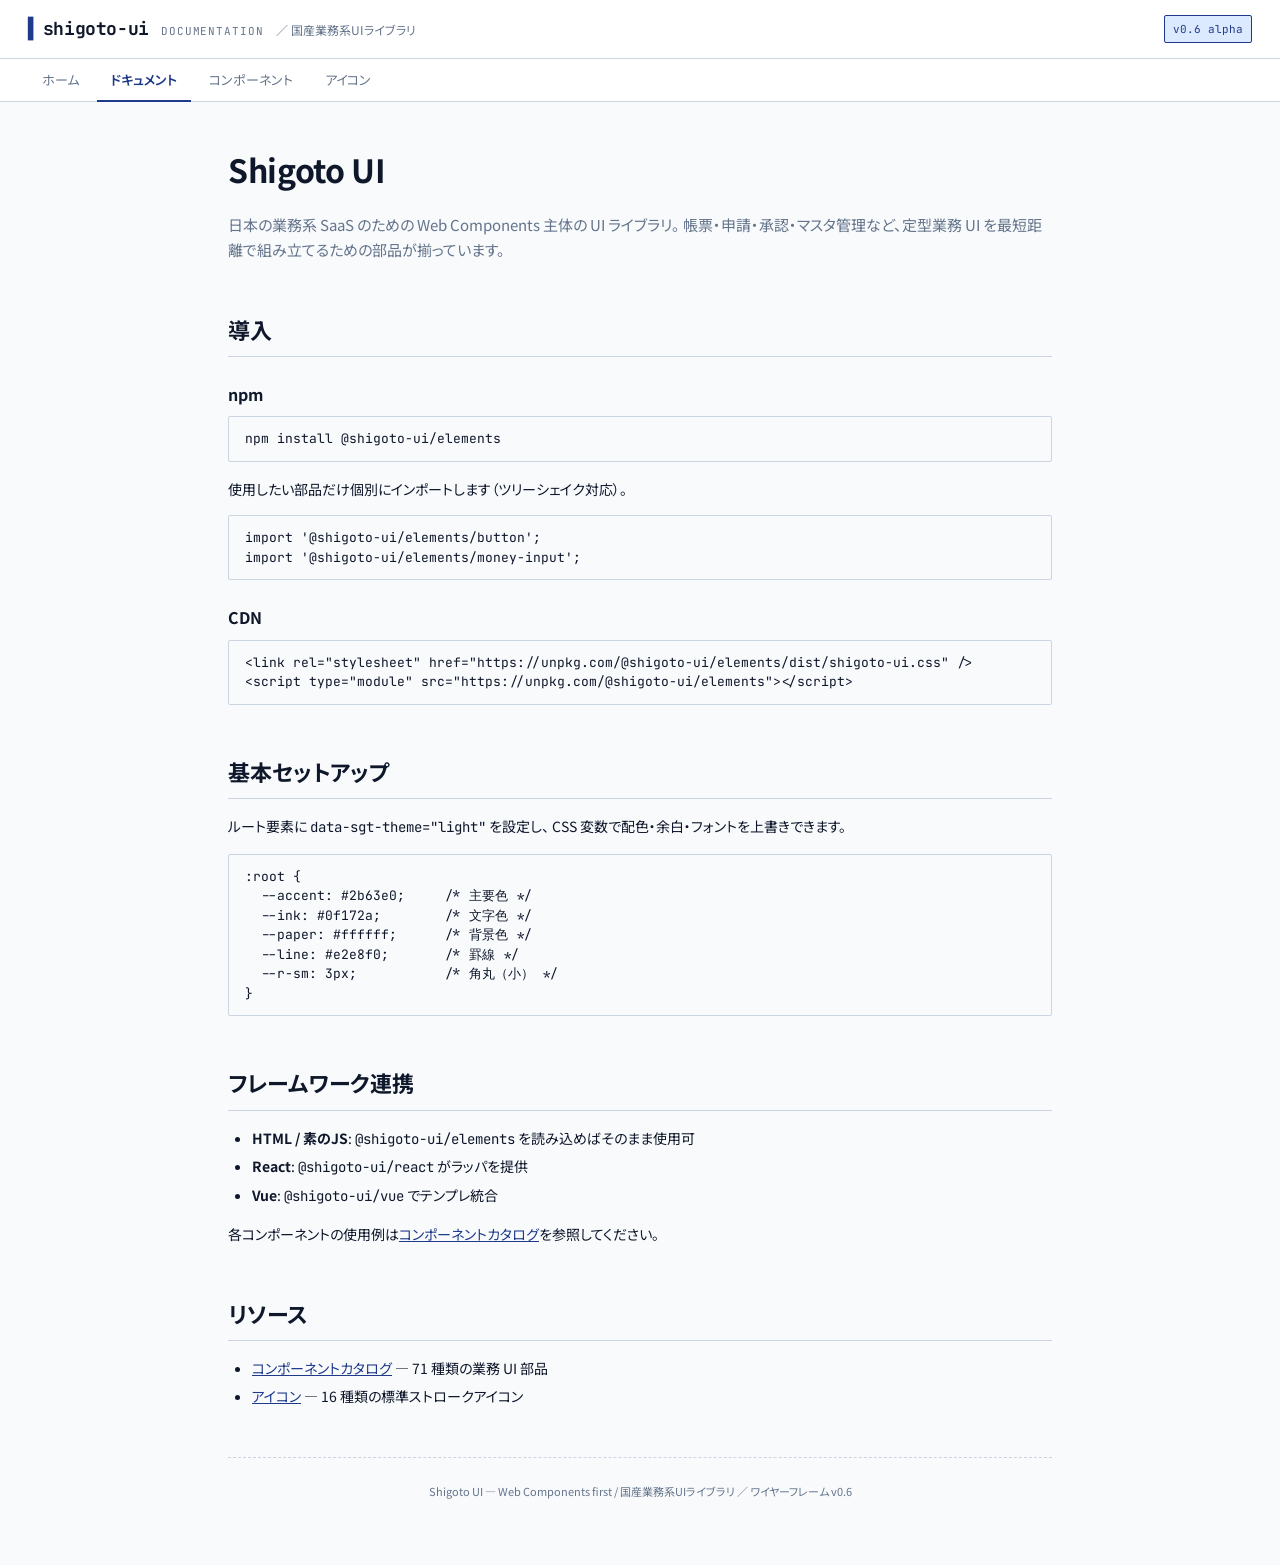
==== docs.html @ e2635e89 "ランディングページ追加＋ヘッダにホームリンクを追加 - index.html を新規作成。ヒーロー（タグライン＋プレビューパネル）／   Why（背景）／使うべき4つの理由／代表コンポーネント抜粋／導" ====
<!doctype html>
<html lang="ja">
<head>
<meta charset="utf-8" />
<meta name="viewport" content="width=device-width, initial-scale=1" />
<title>Shigoto UI — ドキュメント</title>
<link rel="preconnect" href="https://fonts.googleapis.com" />
<link rel="preconnect" href="https://fonts.gstatic.com" crossorigin />
<link href="https://fonts.googleapis.com/css2?family=Noto+Sans+JP:wght@400;500;600;700&family=JetBrains+Mono:wght@400;500;600&display=swap" rel="stylesheet" />
<link rel="stylesheet" href="styles.css?v=10" />
</head>
<body>

<header class="app-header">
  <div class="app-header__inner">
    <div class="brand">
      <span class="brand__mark">shigoto-ui</span>
      <span class="brand__sub">Documentation</span>
      <span class="brand__ja">／ 国産業務系UIライブラリ</span>
    </div>
    <div class="app-header__spacer"></div>
    <span class="meta-pill meta-pill--accent">v0.6 alpha</span>
  </div>
  <nav class="app-nav" aria-label="主要メニュー">
    <a href="index.html" class="app-nav__link">ホーム</a>
    <a href="docs.html" class="app-nav__link app-nav__link--active">ドキュメント</a>
    <a href="Shigoto UI Catalog.html#components" class="app-nav__link">コンポーネント</a>
    <a href="Shigoto UI Catalog.html#icons" class="app-nav__link">アイコン</a>
  </nav>
</header>

<main class="docs">
  <section class="docs__section">
    <h1 class="docs__title">Shigoto UI</h1>
    <p class="docs__lede">
      日本の業務系 SaaS のための Web Components 主体の UI ライブラリ。
      帳票・申請・承認・マスタ管理など、定型業務 UI を最短距離で組み立てるための部品が揃っています。
    </p>
  </section>

  <section class="docs__section">
    <h2 class="docs__h2">導入</h2>
    <h3 class="docs__h3">npm</h3>
    <pre class="docs__code"><code>npm install @shigoto-ui/elements</code></pre>
    <p>使用したい部品だけ個別にインポートします（ツリーシェイク対応）。</p>
    <pre class="docs__code"><code>import '@shigoto-ui/elements/button';
import '@shigoto-ui/elements/money-input';</code></pre>

    <h3 class="docs__h3">CDN</h3>
    <pre class="docs__code"><code>&lt;link rel="stylesheet" href="https://unpkg.com/@shigoto-ui/elements/dist/shigoto-ui.css" /&gt;
&lt;script type="module" src="https://unpkg.com/@shigoto-ui/elements"&gt;&lt;/script&gt;</code></pre>
  </section>

  <section class="docs__section">
    <h2 class="docs__h2">基本セットアップ</h2>
    <p>
      ルート要素に <code class="mono">data-sgt-theme="light"</code> を設定し、
      CSS 変数で配色・余白・フォントを上書きできます。
    </p>
    <pre class="docs__code"><code>:root {
  --accent: #2b63e0;     /* 主要色 */
  --ink: #0f172a;        /* 文字色 */
  --paper: #ffffff;      /* 背景色 */
  --line: #e2e8f0;       /* 罫線 */
  --r-sm: 3px;           /* 角丸（小） */
}</code></pre>
  </section>

  <section class="docs__section">
    <h2 class="docs__h2">フレームワーク連携</h2>
    <ul class="docs__list">
      <li><strong>HTML / 素のJS</strong>: <code class="mono">@shigoto-ui/elements</code> を読み込めばそのまま使用可</li>
      <li><strong>React</strong>: <code class="mono">@shigoto-ui/react</code> がラッパを提供</li>
      <li><strong>Vue</strong>: <code class="mono">@shigoto-ui/vue</code> でテンプレ統合</li>
    </ul>
    <p>各コンポーネントの使用例は<a href="Shigoto UI Catalog.html#components">コンポーネントカタログ</a>を参照してください。</p>
  </section>

  <section class="docs__section">
    <h2 class="docs__h2">リソース</h2>
    <ul class="docs__list">
      <li><a href="Shigoto UI Catalog.html#components">コンポーネントカタログ</a> — 71 種類の業務 UI 部品</li>
      <li><a href="Shigoto UI Catalog.html#icons">アイコン</a> — 16 種類の標準ストロークアイコン</li>
    </ul>
  </section>

  <footer class="muted small" style="padding: 24px 0; border-top: 1px dashed var(--line); text-align: center; margin-top: 40px;">
    Shigoto UI — Web Components first / 国産業務系UIライブラリ ／ ワイヤーフレーム v0.6
  </footer>
</main>

</body>
</html>
---- styles.css ----
/* Shigoto UI — Catalog v2 (デジタル庁系 only) */
@import url("shigoto-ui.css?v=8");

/* ---------- Top chrome ---------- */
.app-header {
  position: sticky; top: 0; z-index: 50;
  background: var(--paper);
  border-bottom: 1px solid var(--line);
}
.app-header__inner {
  max-width: 1480px; margin: 0 auto;
  padding: 14px 28px;
  display: flex; align-items: center; gap: 20px;
}
.app-nav {
  max-width: 1480px; margin: 0 auto;
  padding: 0 28px;
  display: flex; gap: 4px;
  border-top: 1px solid var(--line);
}
.app-nav__link {
  padding: 10px 14px;
  font-size: 13px; color: var(--muted);
  text-decoration: none;
  border-bottom: 2px solid transparent;
  margin-bottom: -1px;
  transition: color 0.15s ease, border-color 0.15s ease;
}
.app-nav__link:hover { color: var(--ink); }
.app-nav__link--active {
  color: var(--accent);
  border-bottom-color: var(--accent);
  font-weight: 600;
}
.brand { display: flex; align-items: baseline; gap: 12px; }
.brand__mark {
  font-family: var(--mono); font-weight: 700;
  letter-spacing: -0.02em; font-size: 18px; color: var(--ink);
}
.brand__mark::before { content: "▌"; color: var(--accent); margin-right: 4px; }
.brand__sub {
  font-size: 11px; color: var(--muted);
  font-family: var(--mono); text-transform: uppercase;
  letter-spacing: 0.08em;
}
.brand__ja { font-size: 12px; color: var(--muted); }
.app-header__spacer { flex: 1; }
.meta-pill {
  font-family: var(--mono); font-size: 11px;
  padding: 4px 8px; border: 1px solid var(--line);
  border-radius: var(--r-sm); color: var(--muted);
  background: var(--bg-2);
}
.meta-pill--accent { color: var(--accent); border-color: var(--accent); background: var(--accent-soft); }

.search {
  display: inline-flex; align-items: center;
  border: 1px solid var(--line); border-radius: var(--r-md);
  padding: 6px 10px; gap: 6px; background: var(--bg-2);
  min-width: 280px;
}
.search input {
  border: 0; outline: 0; background: transparent;
  font-family: var(--sans); font-size: 13px; flex: 1;
  color: var(--ink);
}
.search .key {
  font-family: var(--mono); font-size: 10px;
  color: var(--muted); border: 1px solid var(--line);
  padding: 1px 5px; border-radius: var(--r-sm); background: var(--paper);
}

/* ---------- Layout ---------- */
.shell {
  max-width: 1480px;
  margin: 0 auto;
  display: grid;
  grid-template-columns: 252px 1fr;
}
.sidenav {
  position: sticky; top: 61px; align-self: start;
  height: calc(100vh - 61px);
  overflow-y: auto;
  padding: 24px 16px 80px 28px;
  border-right: 1px dashed var(--line);
}
.sidenav h4 {
  font-size: 10px; font-family: var(--mono);
  letter-spacing: 0.12em; text-transform: uppercase;
  color: var(--muted-2); margin: 22px 0 6px; font-weight: 600;
}
.sidenav h4:first-child { margin-top: 0; }
.sidenav a {
  display: flex; align-items: center; justify-content: space-between;
  gap: 8px; padding: 4px 8px; margin: 0 -8px;
  font-size: 12.5px; color: var(--ink-2);
  text-decoration: none; border-radius: var(--r-sm);
}
.sidenav a:hover { background: var(--bg-2); }
.sidenav a .id {
  font-family: var(--mono); font-size: 10px; color: var(--muted-2);
}

.main { padding: 32px 40px 120px; min-width: 0; }

/* ---------- Section header ---------- */
.section { margin-bottom: 56px; scroll-margin-top: 80px; }
.section__head {
  border-bottom: 1px solid var(--line);
  padding-bottom: 12px; margin-bottom: 24px;
  display: flex; align-items: baseline; gap: 16px; flex-wrap: wrap;
}
.section__num {
  font-family: var(--mono); font-size: 12px;
  color: var(--muted-2); letter-spacing: 0.06em;
}
.section__title {
  font-size: 22px; font-weight: 700; margin: 0; letter-spacing: 0.02em;
}
.section__lede {
  width: 100%; color: var(--muted); font-size: 13px; margin-top: 4px;
}

/* ---------- Component card ---------- */
.card {
  background: var(--paper);
  border: 1px solid var(--line);
  border-radius: var(--r-md);
  margin-bottom: 24px;
  overflow: hidden;
}
.card__head {
  display: grid;
  grid-template-columns: minmax(0, 1fr) auto;
  gap: 12px; padding: 14px 20px;
  border-bottom: 1px dashed var(--line);
  background: var(--paper);
}
.card__title-row { display: flex; align-items: baseline; gap: 12px; flex-wrap: wrap; }
.card__tag {
  font-family: var(--mono); font-size: 13px; color: var(--ink);
  background: var(--bg-2); padding: 2px 6px;
  border: 1px solid var(--line); border-radius: var(--r-sm);
}
.card__name { font-size: 15px; font-weight: 600; }
.card__desc {
  margin: 12px 20px 0; font-size: 12.5px;
  color: var(--muted); max-width: 80ch;
}
.card__usage { margin: 16px 20px 20px; }
.card__usage > summary {
  cursor: pointer; font-size: 11px; color: var(--muted);
  letter-spacing: 0.08em; padding: 4px 0;
}
.card > .accept { margin: 0 20px 20px; }

.card__body { padding: 20px; }

/* ---------- Variants ---------- */
.variants {
  display: grid; gap: 18px 20px;
  grid-template-columns: repeat(auto-fit, minmax(240px, 1fr));
}
.variant { display: flex; flex-direction: column; gap: 8px; min-width: 0; }
.variant__label {
  font-family: var(--mono); font-size: 10px;
  letter-spacing: 0.1em; text-transform: uppercase; color: var(--muted-2);
}
.variant__stage {
  border: 1px dashed var(--line);
  border-radius: var(--r-sm);
  padding: 14px; background: var(--bg);
  min-height: 84px;
  display: flex; flex-direction: column; justify-content: center;
}

/* ---------- Inputs ---------- */
.field { display: flex; flex-direction: column; gap: 4px; }
.field__label {
  font-size: 12.5px; color: var(--ink-2);
  display: flex; align-items: center; gap: 6px;
}
.field__label .req {
  font-size: 10px; color: var(--danger);
  border: 1px solid var(--danger);
  padding: 0 4px; border-radius: var(--r-sm);
  font-family: var(--mono);
}
.field__label .opt {
  font-size: 10px; color: var(--muted);
  border: 1px solid var(--line);
  padding: 0 4px; border-radius: var(--r-sm);
  font-family: var(--mono);
}
.field__hint { font-size: 11px; color: var(--muted); }
.field__error {
  font-size: 11px; color: var(--danger);
  display: flex; gap: 6px; align-items: center;
}
.field__error::before {
  content: ""; display: none; width: 14px; height: 14px;
  align-items: center; justify-content: center;
  border: 1px solid var(--danger); border-radius: 50%;
  font-family: var(--mono); font-weight: 700; font-size: 10px;
}

.input {
  display: flex; align-items: center;
  border: 1px solid var(--line);
  background: var(--paper);
  border-radius: var(--r-sm);
  padding: 8px 10px;
  font-family: var(--sans);
  font-size: 13px;
  color: var(--ink);
  min-height: 36px;
}
.input--focus {
  outline: 2px solid var(--accent);
  outline-offset: 1px; border-color: var(--accent);
}
.input--error { border-color: var(--danger); border-width: 2px; padding: 7px 9px; }
.input--disabled { background: var(--bg-2); color: var(--muted-2); }
.input--readonly { background: var(--bg-3); color: var(--muted); border-style: dashed; }
.input__prefix, .input__suffix {
  display: inline-flex; align-items: center; justify-content: center;
  font-size: 12px; min-width: 18px;
  color: var(--muted); padding: 0 6px; white-space: nowrap;
  font-family: inherit;
  line-height: 1;
  align-self: stretch;
}
.input__prefix .icon, .input__suffix .icon {
  /* Drop any inherited inline offsets so the icon sits dead-center. */
  vertical-align: middle; position: static;
}
.input__prefix.mono, .input__suffix.mono { font-family: var(--mono); }
.input__prefix { border-right: 1px dashed var(--line); margin-right: 8px; padding-left: 0; }
.input__suffix { border-left: 1px dashed var(--line); margin-left: 8px; padding-right: 0; }
.input__value { flex: 1; min-width: 0; }
.input__value--num { font-variant-numeric: tabular-nums; text-align: right; font-family: var(--mono); }

/* Real <input>/<textarea> embedded inside a .input/.textarea wrapper.
 * The wrapper supplies the border/padding; the field itself is borderless
 * and inherits typography from the wrapper. */
.input > .input__field,
.textarea > .input__field {
  flex: 1; min-width: 0;
  border: 0; outline: none; background: transparent;
  font: inherit; color: inherit;
  padding: 0; margin: 0;
  min-height: 0;
}
.input > textarea.input__field,
.textarea > textarea.input__field {
  resize: vertical; min-height: 64px; line-height: 1.6;
}
.input__field--num {
  font-variant-numeric: tabular-nums;
  text-align: right;
  font-family: var(--mono);
}
.input:focus-within {
  outline: 2px solid var(--accent);
  outline-offset: 1px;
  border-color: var(--accent);
}
.input--error:focus-within {
  outline-color: var(--danger);
}
.input > .input__field:disabled,
.input > .input__field[readonly] {
  cursor: not-allowed;
}
.input__caret {
  display: inline-block; width: 1px; height: 14px; background: var(--ink);
  animation: blink 1s steps(2) infinite; margin-left: 2px;
}
@keyframes blink { 50% { opacity: 0; } }
.input__placeholder { color: var(--muted-2); }

textarea.input {
  display: block; resize: vertical; min-height: 84px;
  padding: 10px 12px; line-height: 1.6;
}

/* ---------- Selectables ---------- */
.check, .radio {
  display: inline-flex; align-items: center; gap: 8px;
  font-size: 13px; color: var(--ink);
  vertical-align: middle;
}
label.check, label.radio { cursor: pointer; }
label.check:has(input:disabled),
label.radio:has(input:disabled),
label.radio-rich:has(input:disabled),
label.check-rich:has(input:disabled) {
  cursor: not-allowed;
  opacity: 0.5;
}
.check__box, .radio__dot {
  display: inline-flex; align-items: center; justify-content: center;
  width: 16px; height: 16px; border: 1px solid var(--ink-2);
  background: var(--paper);
  flex-shrink: 0;
  line-height: 1;
  box-sizing: border-box;
}
.check__box { border-radius: var(--r-sm); }
.radio__dot { border-radius: 50%; }

/* The native input is hidden; the wrapping <label> reflects its state. */
.sgt-native {
  position: absolute;
  width: 1px; height: 1px;
  margin: -1px; padding: 0; border: 0;
  clip: rect(0 0 0 0); overflow: hidden;
  white-space: nowrap;
}

.check:has(input:checked) .check__box,
.check.checked .check__box {
  background: var(--accent); border-color: var(--accent); color: var(--paper);
  font-family: var(--mono); font-size: 11px;
}
.check:has(input:checked) .check__box::before,
.check.checked .check__box::before { content: "✓"; }
/* Indeterminate: solid accent box with white dash drawn via ::before. */
.check:has(input:indeterminate) .check__box {
  background: var(--accent);
  border-color: var(--accent);
  color: var(--paper);
}
.check:has(input:indeterminate) .check__box::before {
  content: "";
  display: block;
  width: 8px;
  height: 2px;
  background: var(--paper);
  border-radius: 1px;
}
/* Hide any stale .check__dash markup once normalization has run. */
.check:has(input:indeterminate) .check__box .check__dash { display: none; }

.radio:has(input:checked) .radio__dot::before,
.radio.checked .radio__dot::before {
  content: ""; width: 8px; height: 8px; border-radius: 50%; background: var(--accent);
}
.radio:has(input:checked) .radio__dot,
.radio.checked .radio__dot { border-color: var(--accent); }

/* Keyboard focus styles (visible only on tab/keyboard activation). */
.check:has(input:focus-visible) .check__box,
.radio:has(input:focus-visible) .radio__dot {
  outline: 2px solid var(--accent);
  outline-offset: 2px;
}

/* Toggle: rendered as a native <input type="checkbox" class="toggle">. */
input[type="checkbox"].toggle {
  -webkit-appearance: none; appearance: none;
  position: relative; display: inline-block; vertical-align: middle;
  width: 36px; height: 20px; border-radius: 999px;
  border: 1px solid var(--line); background: var(--bg-2);
  cursor: pointer; margin: 0; padding: 0;
  flex-shrink: 0;
  transition: background-color 0.15s ease, border-color 0.15s ease;
}
input[type="checkbox"].toggle::after {
  content: ""; position: absolute; left: 2px; top: 1px;
  width: 16px; height: 16px; border-radius: 50%;
  background: var(--paper); border: 1px solid var(--line);
  box-sizing: border-box;
  transition: left 0.15s ease, border-color 0.15s ease;
}
input[type="checkbox"].toggle:checked {
  background: var(--accent); border-color: var(--accent);
}
input[type="checkbox"].toggle:checked::after {
  left: 18px; border-color: var(--accent);
}
input[type="checkbox"].toggle:focus-visible {
  outline: 2px solid var(--accent);
  outline-offset: 2px;
}

/* ---------- Status badge ---------- */
.badge {
  display: inline-flex; align-items: center; gap: 6px;
  font-family: var(--mono); font-size: 11px;
  padding: 3px 8px;
  border: 1px solid var(--line);
  border-radius: 999px;
  background: var(--paper);
  color: var(--ink-2);
  white-space: nowrap;
}
.badge::before {
  content: ""; width: 6px; height: 6px; border-radius: 50%; background: var(--muted-2);
}
.badge--draft { color: var(--muted); }
.badge--draft::before { background: var(--muted-2); }
.badge--review { color: var(--warn); border-color: var(--warn); background: var(--warn-soft); }
.badge--review::before { background: var(--warn); }
.badge--pending { color: var(--accent); border-color: var(--accent); background: var(--accent-soft); }
.badge--pending::before { background: var(--accent); }
.badge--approved { color: var(--ok); border-color: var(--ok); background: var(--ok-soft); }
.badge--approved::before { background: var(--ok); }
.badge--rejected { color: var(--danger); border-color: var(--danger); background: var(--danger-soft); }
.badge--rejected::before { background: var(--danger); }
.badge--cancel { color: var(--muted); text-decoration: line-through; }
.badge--info { color: var(--info); border-color: var(--info); background: var(--info-soft); }
.badge--info::before { background: var(--info); }

/* ---------- Buttons ---------- */
.btn {
  appearance: none; border: 1px solid var(--ink); background: var(--paper);
  color: var(--ink); padding: 8px 14px; font-size: 13px;
  border-radius: var(--r-sm); cursor: pointer; font-family: var(--sans);
  display: inline-flex; align-items: center; gap: 6px;
}
.btn--primary { background: var(--accent); color: var(--paper); border-color: var(--accent); }
.btn--ghost { border-color: var(--line); color: var(--ink-2); }
.btn--danger { background: var(--paper); color: var(--danger); border-color: var(--danger); }
.btn--sm { padding: 4px 10px; font-size: 12px; }
.btn--icon { padding: 6px 8px; }

/* ---------- Tables ---------- */
.table { width: 100%; border-collapse: collapse; font-size: 12.5px; }
.table th, .table td {
  border-bottom: 1px solid var(--line-2);
  padding: 8px 10px; text-align: left; vertical-align: top;
}
.table thead th {
  background: var(--bg-2); border-bottom: 1px solid var(--line);
  font-weight: 600; color: var(--ink-2);
  font-family: var(--mono); font-size: 11px; letter-spacing: 0.04em;
}
.table .num { text-align: right; font-variant-numeric: tabular-nums; font-family: var(--mono); }
.table .row-handle { width: 18px; color: var(--muted-2); font-family: var(--mono); cursor: ns-resize; }
.table .row-del { width: 24px; color: var(--muted); text-align: center; font-family: var(--mono); cursor: pointer; }
.table tr.zebra { background: var(--bg-3); }

/* ---------- Validation summary ---------- */
.validation {
  border: 1px solid var(--danger);
  background: var(--danger-soft);
  border-radius: var(--r-sm);
  padding: 12px 14px;
}
.validation__title {
  font-weight: 700; color: var(--danger);
  margin: 0 0 6px; font-size: 13px;
}
.validation__list { margin: 0; padding-left: 18px; font-size: 12px; }
.validation__list li { margin-bottom: 2px; }
.validation__list a { color: var(--danger); text-decoration: underline; }

/* ---------- Notice / Alert ---------- */
.notice {
  display: grid; grid-template-columns: 24px 1fr auto;
  gap: 10px; align-items: start;
  padding: 10px 12px;
  border: 1px solid var(--line);
  border-left: 4px solid var(--info);
  background: var(--info-soft);
  border-radius: var(--r-sm);
  font-size: 12.5px;
}
.notice--success { border-left-color: var(--ok); background: var(--ok-soft); }
.notice--warn { border-left-color: var(--warn); background: var(--warn-soft); }
.notice--error { border-left-color: var(--danger); background: var(--danger-soft); }
.notice__icon {
  width: 20px; height: 20px; border-radius: 50%;
  display: inline-flex; align-items: center; justify-content: center;
  background: var(--paper); border: 1px solid currentColor;
  font-family: var(--mono); font-weight: 700; font-size: 12px;
}
.notice strong { display: block; margin-bottom: 2px; }

/* ---------- A4 ---------- */
.a4 {
  width: 100%; aspect-ratio: 1 / 1.4142;
  background: var(--paper); border: 1px solid var(--line);
  box-shadow: 0 2px 0 var(--line-2);
  padding: 6%; font-size: 10px; position: relative; overflow: hidden;
}
.a4__crop::before, .a4__crop::after {
  content: ""; position: absolute; width: 8px; height: 8px;
  border: 1px solid var(--muted-2);
}
.a4__crop::before { top: 4px; left: 4px; border-right: 0; border-bottom: 0; }
.a4__crop::after { bottom: 4px; right: 4px; border-left: 0; border-top: 0; }
.a4__title {
  font-size: 18px; text-align: center; letter-spacing: 1em;
  padding-left: 1em; margin: 0 0 14px; font-weight: 600;
  border-bottom: 2px solid var(--ink); padding-bottom: 8px;
}
.a4__meta { display: grid; grid-template-columns: 1fr 1fr; gap: 12px; margin-bottom: 12px; }
.a4__block { border: 1px solid var(--line); padding: 6px; }
.a4__block h5 { margin: 0 0 4px; font-size: 9px; color: var(--muted); font-family: var(--mono); }
.a4__total {
  border-top: 2px solid var(--ink); margin-top: 10px; padding-top: 6px;
  display: flex; justify-content: space-between; font-weight: 700;
}
.a4__seal {
  position: absolute; right: 8%; top: 22%; width: 60px; height: 60px;
  border: 2px dashed var(--danger); color: var(--danger);
  display: flex; align-items: center; justify-content: center;
  font-size: 9px; border-radius: 50%; opacity: 0.6; transform: rotate(-12deg);
}

/* ---------- Annotation chip ---------- */
.anno {
  display: inline-flex; gap: 6px; align-items: center;
  font-family: var(--mono); font-size: 10px; color: var(--muted);
  padding: 2px 6px; border: 1px dashed var(--line);
  border-radius: var(--r-sm);
}

/* ---------- Confirmation panel ---------- */
.confirm { border: 1px solid var(--line); border-radius: var(--r-sm); }
.confirm__row {
  display: grid; grid-template-columns: 130px 1fr 1fr;
  gap: 8px; padding: 8px 12px;
  border-bottom: 1px dashed var(--line-2); font-size: 12px;
}
.confirm__row:last-child { border-bottom: 0; }
.confirm__row .lbl { color: var(--muted); font-family: var(--mono); font-size: 11px; }
.confirm__row .old { color: var(--muted-2); text-decoration: line-through; }
.confirm__row .new { color: var(--ink); font-weight: 600; }
.confirm__row.changed { background: var(--warn-soft); }

/* ---------- Approval timeline ---------- */
.timeline { position: relative; padding-left: 24px; list-style: none; margin: 0; }
.timeline::before {
  content: ""; position: absolute; left: 8px; top: 4px; bottom: 4px;
  width: 2px; background: var(--line);
}
.timeline__step { position: relative; padding: 6px 0; font-size: 12px; }
.timeline__step::before {
  content: ""; position: absolute; left: -22px; top: 12px;
  width: 10px; height: 10px; border-radius: 50%;
  background: var(--paper); border: 2px solid var(--line);
}
.timeline__step--done::before { background: var(--accent); border-color: var(--accent); }
.timeline__step--current::before { border-color: var(--accent); box-shadow: 0 0 0 3px var(--accent-soft); }
.timeline__who { font-weight: 600; }
.timeline__when { color: var(--muted); font-family: var(--mono); font-size: 11px; }
.timeline__note { color: var(--muted); }

/* ---------- Master select / Combobox ---------- */
.combo { border: 1px solid var(--line); border-radius: var(--r-sm); background: var(--paper); padding: 4px; position: relative; }
.combo__results { border-top: 1px dashed var(--line); padding: 4px 0; font-size: 12px; margin: 0; list-style: none; }
.combo__results li {
  padding: 6px 8px;
  display: flex; justify-content: space-between; gap: 8px;
}
.combo__results li.sel { background: var(--accent-soft); color: var(--accent); }
.combo__code { font-family: var(--mono); color: var(--muted); font-size: 11px; }

/* Combo open/closed state — driven by data-open set in build.js. */
.combo > .input { cursor: pointer; }
.combo > .input.input--disabled { cursor: not-allowed; }
.combo[data-open="false"] > .combo__results { display: none; }
.combo > .combo__results li:not(.combo__group):not(.combo__results__foot) { cursor: pointer; }
.combo > .combo__results li:not(.combo__group):not(.combo__results__foot):hover {
  background: var(--bg);
}

/* ---------- Tax summary ---------- */
.tax { border: 1px solid var(--line); border-radius: var(--r-sm); padding: 10px 14px; font-size: 12.5px; background: var(--bg); }
.tax__row { display: flex; justify-content: space-between; padding: 3px 0; }
.tax__row.total { border-top: 2px solid var(--ink); padding-top: 8px; margin-top: 6px; font-weight: 700; font-size: 14px; }
.tax__row .num { font-variant-numeric: tabular-nums; font-family: var(--mono); }

/* ---------- CSV ---------- */
.csv-drop {
  border: 2px dashed var(--line);
  border-radius: var(--r-md); padding: 24px; text-align: center;
  font-size: 12.5px; color: var(--muted);
  background: repeating-linear-gradient(45deg, transparent 0 8px, var(--bg-2) 8px 9px);
}
.csv-drop strong { color: var(--ink); display: block; font-size: 13px; }

/* ---------- File input ---------- */
.file-row {
  display: flex; align-items: center; gap: 12px;
  border: 1px solid var(--line); padding: 8px 10px;
  border-radius: var(--r-sm); background: var(--paper);
}
.file-row__name { font-family: var(--mono); font-size: 12px; }
.file-row__size { color: var(--muted); font-family: var(--mono); font-size: 11px; }
.file-row__bar {
  flex: 1; height: 4px; background: var(--bg-2);
  border-radius: 999px; overflow: hidden;
}
.file-row__bar > span {
  display: block; height: 100%; background: var(--accent);
}

/* ---------- Acceptance block ---------- */
.accept {
  margin-top: 16px; padding: 10px 12px;
  border-left: 3px solid var(--accent);
  background: var(--bg);
  font-family: var(--mono); font-size: 11px; color: var(--ink-2);
  white-space: pre-wrap;
}
.accept::before {
  content: "ACCEPTANCE"; display: block;
  color: var(--muted); font-size: 9px;
  letter-spacing: 0.12em; margin-bottom: 4px;
}

/* ---------- Code blocks (usage examples) ---------- */
.usage { margin-top: 18px; }
.usage__tabs {
  display: flex; gap: 0;
  border-bottom: 1px solid var(--line);
  margin-bottom: 0;
}
.usage__tab {
  appearance: none; background: transparent; border: 0;
  padding: 6px 14px; font-family: var(--mono); font-size: 11px;
  color: var(--muted); cursor: pointer; border-bottom: 2px solid transparent;
  letter-spacing: 0.04em;
}
.usage__tab[aria-selected="true"] {
  color: var(--ink); border-bottom-color: var(--accent);
  background: var(--bg);
}
.usage__panes {
  border: 1px solid var(--line); border-top: 0;
  border-radius: 0 0 var(--r-sm) var(--r-sm); background: #0b1220;
}
.usage__pane {
  display: none; padding: 14px 16px;
  font-family: var(--mono); font-size: 11.5px; line-height: 1.7;
  color: #d1d9e6; white-space: pre; overflow-x: auto;
}
.usage__pane[data-active="true"] { display: block; }
.usage__pane .k { color: #93c5fd; }       /* keyword / tag */
.usage__pane .a { color: #fcd34d; }       /* attribute */
.usage__pane .s { color: #86efac; }       /* string */
.usage__pane .c { color: #64748b; font-style: italic; }
.usage__pane .p { color: #f0abfc; }       /* punct/prop */
.usage__pane .n { color: #fda4af; }       /* number */

/* ---------- Pagination ---------- */
.pager {
  display: inline-flex; align-items: center; gap: 4px;
  font-family: var(--mono); font-size: 12px;
}
.pager button, .pager span {
  min-width: 28px; height: 28px; padding: 0 8px;
  border: 1px solid var(--line); background: var(--paper);
  border-radius: var(--r-sm); cursor: pointer; color: var(--ink);
  display: inline-flex; align-items: center; justify-content: center;
}
.pager .cur { background: var(--accent); color: var(--paper); border-color: var(--accent); }
.pager .ell { border: 0; cursor: default; color: var(--muted); }

/* ---------- Tabs (in-page) ---------- */
.tabs__bar { display: flex; gap: 0; border-bottom: 1px solid var(--line); }
.tabs__bar button {
  appearance: none; background: transparent; border: 0;
  padding: 8px 14px; font-size: 13px; color: var(--muted);
  cursor: pointer; border-bottom: 2px solid transparent;
}
.tabs__bar button.active { color: var(--ink); border-bottom-color: var(--accent); }
.tabs__bar button .badge { margin-left: 6px; }

/* ---------- Breadcrumb ---------- */
.crumb { font-size: 12px; color: var(--muted); display: flex; gap: 6px; align-items: center; }
.crumb a { color: var(--muted); text-decoration: none; }
.crumb a:hover { color: var(--accent); text-decoration: underline; }
.crumb .sep { color: var(--muted-2); font-family: var(--mono); }
.crumb .here { color: var(--ink); }

/* ---------- Empty state ---------- */
.empty {
  border: 1px dashed var(--line);
  border-radius: var(--r-md);
  padding: 32px; text-align: center;
  color: var(--muted); background: var(--bg);
}
.empty__icon {
  width: 48px; height: 48px; margin: 0 auto 12px;
  border: 1px dashed var(--line-2); border-radius: var(--r-md);
  display: inline-flex; align-items: center; justify-content: center;
  font-family: var(--mono); color: var(--muted-2);
}
.empty strong { display: block; color: var(--ink); margin-bottom: 4px; }

/* ---------- Skeleton ---------- */
.skel {
  background: linear-gradient(90deg, var(--bg-2) 0%, var(--line-3) 50%, var(--bg-2) 100%);
  background-size: 200% 100%;
  animation: shimmer 1.4s linear infinite;
  border-radius: var(--r-sm);
  height: 12px; width: 100%;
}
.skel.h-32 { height: 32px; }
.skel.h-64 { height: 64px; }
.skel.w-40 { width: 40%; }
.skel.w-60 { width: 60%; }
@keyframes shimmer {
  0% { background-position: 200% 0; }
  100% { background-position: -200% 0; }
}

/* ---------- Tooltip ---------- */
.tip-wrap { position: relative; display: inline-flex; }
.tip {
  position: absolute; bottom: calc(100% + 6px); left: 50%; transform: translateX(-50%);
  background: var(--ink); color: var(--paper);
  padding: 4px 8px; border-radius: var(--r-sm);
  font-size: 11px; white-space: nowrap; font-family: var(--mono);
}
.tip::after {
  content: ""; position: absolute; top: 100%; left: 50%; transform: translateX(-50%);
  border: 4px solid transparent; border-top-color: var(--ink);
}

/* ---------- Dialog (mock) ---------- */
.dialog {
  border: 1px solid var(--line); border-radius: var(--r-md);
  background: var(--paper); box-shadow: 0 8px 24px rgba(15, 23, 42, 0.08);
  width: 100%; max-width: 420px;
}
.dialog__head { padding: 14px 18px; border-bottom: 1px solid var(--line-2); display: flex; justify-content: space-between; align-items: center; }
.dialog__title { font-size: 14px; font-weight: 700; margin: 0; }
.dialog__body { padding: 18px; font-size: 13px; }
.dialog__foot { padding: 12px 18px; border-top: 1px solid var(--line-2); display: flex; justify-content: flex-end; gap: 8px; background: var(--bg); }

/* ---------- Drawer ---------- */
.drawer {
  border: 1px solid var(--line); border-radius: var(--r-md) 0 0 var(--r-md);
  background: var(--paper); width: 100%; max-width: 380px;
  box-shadow: -8px 0 24px rgba(15, 23, 42, 0.06);
}
.drawer__head { padding: 14px 18px; border-bottom: 1px solid var(--line-2); display: flex; justify-content: space-between; align-items: center; }
.drawer__body { padding: 18px; font-size: 13px; }
.drawer__foot { padding: 12px 18px; border-top: 1px solid var(--line-2); display: flex; gap: 8px; }

/* ---------- Tokens ---------- */
.tokens { display: grid; gap: 12px; grid-template-columns: repeat(auto-fit, minmax(180px, 1fr)); }
.token { border: 1px solid var(--line); padding: 12px; border-radius: var(--r-sm); background: var(--paper); }
.token__name { font-family: var(--mono); font-size: 11px; color: var(--muted); }
.token__val { font-size: 13px; margin-top: 6px; }
.swatch {
  display: inline-block; width: 14px; height: 14px;
  border: 1px solid var(--line); vertical-align: middle;
  margin-right: 6px; border-radius: var(--r-sm);
}

kbd {
  font-family: var(--mono); font-size: 10px;
  border: 1px solid var(--line); border-bottom-width: 2px;
  border-radius: var(--r-sm); padding: 1px 5px;
  background: var(--paper);
}

/* ---------- helpers ---------- */
.grid-2 { display: grid; grid-template-columns: 1fr 1fr; gap: 24px; }

/* ---------- MVP ---------- */
.mvp-grid { display: grid; grid-template-columns: 1fr 1fr; gap: 24px; }
.mvp-grid > section {
  background: var(--paper); border: 1px solid var(--line); border-radius: var(--r-md); padding: 18px;
}
.mvp-grid h3 {
  font-size: 13px; margin: 0 0 12px;
  font-family: var(--mono); color: var(--muted); letter-spacing: 0.06em;
}

/* responsive */
/* ====== Responsive ======
 * Target three breakpoints: tablet (≤1024), mobile-large (≤768), mobile (≤480).
 * The sidenav collapses early; header items stack; cards lose horizontal
 * padding; tables become horizontally scrollable rather than overflowing. */
@media (max-width: 1024px) {
  .shell { grid-template-columns: 1fr; }
  .sidenav { display: none; }
  .main { padding: 24px 20px 80px; }
  .mvp-grid, .grid-2 { grid-template-columns: 1fr; }
  .app-header__inner { padding: 12px 16px; gap: 12px; flex-wrap: wrap; }
  .app-nav { padding: 0 16px; overflow-x: auto; }
}

@media (max-width: 768px) {
  .app-header__inner {
    padding: 10px 14px;
    gap: 8px;
  }
  .app-header__inner .meta-pill { display: none; }
  .brand__sub, .brand__ja { display: none; }
  .header-search { flex: 1 1 100%; order: 2; }
  .app-nav { padding: 0 8px; }
  .app-nav__link { padding: 8px 10px; font-size: 12px; white-space: nowrap; }

  .main { padding: 16px 12px 60px; }
  .section { margin-bottom: 40px; }
  .section__title { font-size: 18px; }
  .section__lede { font-size: 13px; }

  .card { margin-bottom: 16px; }
  .card__head { padding: 12px 14px; }
  .card__title { font-size: 15px; }
  .card__tag { font-size: 11px; }
  .card__body { padding: 14px; }
  .card__usage { margin: 10px 14px 14px; }

  .variant__stage { padding: 12px; }
  .variants { grid-template-columns: 1fr !important; }

  /* Tables become horizontally scrollable instead of overflowing the page. */
  .table, .btn-grid, .line-table, .data-table {
    display: block;
    overflow-x: auto;
    max-width: 100%;
    -webkit-overflow-scrolling: touch;
  }

  /* Multi-column grids collapse to single column. */
  .row { flex-wrap: wrap; gap: 8px; }
  .grid-2, .grid-3, .grid-4, .mvp-grid {
    grid-template-columns: 1fr !important;
  }
  .a4__meta { grid-template-columns: 1fr; }

  /* Icons grid: smaller cells. */
  .icon-grid { grid-template-columns: repeat(auto-fill, minmax(96px, 1fr)); }
  .icon-card { padding: 12px 6px; }

  /* Docs page: narrower padding. */
  .docs { padding: 24px 16px; font-size: 13px; }
  .docs__title { font-size: 24px; }
  .docs__h2 { font-size: 18px; }
  .docs__code { padding: 10px 12px; font-size: 12px; }

  /* Buttons stay tappable but lose unnecessary chrome. */
  .btn { padding: 8px 12px; }
  .btn--sm { padding: 6px 10px; }
}

@media (max-width: 480px) {
  .app-header__inner { padding: 8px 12px; }
  .brand__mark { font-size: 16px; }
  .header-search input { font-size: 12px; }
  .app-nav__link { padding: 8px 6px; font-size: 11px; }

  .main { padding: 12px 8px 48px; }
  .card__head { padding: 10px 12px; }
  .card__body { padding: 12px; }
  .section__title { font-size: 16px; }

  .field__label, .hf__label { font-size: 12px; }
  .row { gap: 6px; }
  .input { padding: 6px 8px; font-size: 12px; }
}


/* ================================================================
   v3 additions
   ================================================================ */

/* Shigoto UI — Catalog v3 styles additions (extends styles.css) */

/* ---------- Sidenav: keep id pinned to right ---------- */
.sidenav a { display: grid !important; grid-template-columns: minmax(0, 1fr) auto; }
.sidenav a > span:first-child {
  white-space: nowrap; overflow: hidden; text-overflow: ellipsis;
}

/* ---------- Color tokens ---------- */
.sub { font-size: 11px; color: var(--muted); letter-spacing: 0.08em; margin: 0 0 8px; font-weight: 600; text-transform: uppercase; }
.color-row { display: grid; grid-template-columns: repeat(auto-fill, minmax(170px, 1fr)); gap: 10px; }
.color-chip { display: flex; align-items: center; gap: 10px; border: 1px solid var(--line); border-radius: var(--r-sm); padding: 8px; background: var(--paper); }
.color-chip .sw { width: 36px; height: 36px; border-radius: var(--r-sm); border: 1px solid var(--line); flex: none; }
.color-chip .meta { display: flex; flex-direction: column; min-width: 0; }
.color-chip .meta strong { font-size: 12px; }
.color-chip .meta .mono { font-size: 10.5px; color: var(--muted); }
.grayscale { display: grid; grid-template-columns: repeat(10, 1fr); height: 36px; border: 1px solid var(--line); border-radius: var(--r-sm); overflow: hidden; }

/* ---------- Typography ---------- */
.type-table { width: 100%; border-collapse: collapse; }
.type-table td { border-bottom: 1px dashed var(--line); padding: 10px 12px; vertical-align: middle; }
.type-table .lbl { color: var(--muted); font-family: var(--mono); font-size: 11px; width: 220px; white-space: nowrap; }

/* ---------- Spacing ---------- */
.space-row { display: flex; flex-direction: column; gap: 8px; }
.space-spec { display: grid; grid-template-columns: 56px 140px 1fr; align-items: center; gap: 12px; font-size: 12px; }
.space-spec .bar { display: block; height: 16px; background: var(--accent); }
.space-spec .mono { font-size: 11px; color: var(--ink); }

/* ---------- Buttons grid ---------- */
.btn-grid { width: 100%; border-collapse: collapse; }
.btn-grid th, .btn-grid td { padding: 10px 8px; border-bottom: 1px dashed var(--line); text-align: center; vertical-align: middle; }
.btn-grid thead th { font-size: 10px; color: var(--muted); letter-spacing: 0.08em; font-weight: 500; }
.btn-grid .lbl { text-align: left; color: var(--muted); font-family: var(--mono); font-size: 11px; width: 100px; }
.btn--danger { background: var(--danger); color: var(--paper); border-color: var(--danger); }
.btn--danger.btn--hover { filter: brightness(0.92); }
.btn--danger.btn--focus { outline: 2px solid var(--danger); outline-offset: 2px; }
.btn--hover { filter: brightness(0.96); }
.btn--focus { outline: 2px solid var(--accent); outline-offset: 2px; }
.btn--loading { opacity: 0.85; pointer-events: none; }
.btn--lg { font-size: 14px; padding: 8px 18px; min-height: 38px; }
.btn .spinner {
  display: inline-block; width: 12px; height: 12px;
  border: 2px solid currentColor; border-top-color: transparent;
  border-radius: 50%; animation: sp 0.8s linear infinite;
  vertical-align: middle;
}
@keyframes sp { to { transform: rotate(360deg); } }

/* ---------- Card example ---------- */
.ex-card { border: 1px solid var(--line); border-radius: var(--r-sm); background: var(--paper); }
.ex-card__head { display: flex; align-items: center; justify-content: space-between; padding: 12px 16px; border-bottom: 1px solid var(--line-2); }
.ex-card__body { padding: 12px 16px; }
.ex-card__row { display: flex; justify-content: space-between; padding: 4px 0; font-size: 13px; }
.ex-card__foot { padding: 10px 16px; border-top: 1px dashed var(--line); }
.ex-card--strong { background: var(--accent-softer); border-color: var(--accent-soft); }

/* ---------- Tax rate pill ---------- */
.rate-pill { display: inline-flex; align-items: center; padding: 2px 8px; border: 1px solid var(--line); border-radius: 999px; font-size: 11px; color: var(--muted); font-family: var(--mono); }
.rate-pill--active { color: var(--accent); border-color: var(--accent); background: var(--accent-softer); }
.rate-pill--reduced { color: var(--warn); border-color: var(--warn); background: var(--warn-soft); }

/* ---------- History log ---------- */
.log { display: flex; flex-direction: column; gap: 0; }
.log__entry { display: grid; grid-template-columns: 12px 1fr; gap: 12px; padding: 10px 0; border-bottom: 1px dashed var(--line); position: relative; }
.log__entry:last-child { border-bottom: 0; }
.log__bar { position: relative; }
.log__bar::before { content: ""; position: absolute; left: 4px; top: 6px; width: 8px; height: 8px; border-radius: 50%; background: var(--accent); }
.log__bar::after { content: ""; position: absolute; left: 7px; top: 14px; bottom: -10px; width: 1px; background: var(--line); }
.log__entry:last-child .log__bar::after { display: none; }
.log__head { display: flex; align-items: center; gap: 8px; margin-bottom: 4px; flex-wrap: wrap; }
.log__diff { display: grid; grid-template-columns: 100px 1fr 16px 1fr; gap: 6px; font-size: 12px; padding: 2px 0; align-items: center; }
.log__diff .lbl { color: var(--muted); font-size: 11px; }
.log__diff .old { color: var(--muted); text-decoration: line-through; font-family: var(--mono); }
.log__diff .new { color: var(--ink); font-family: var(--mono); font-weight: 500; }
.log__diff .arrow { color: var(--muted); text-align: center; }

/* ---------- Templates ---------- */
.tpl { border: 1px solid var(--line); border-radius: var(--r-sm); background: var(--paper); overflow: hidden; }
.tpl__head { display: flex; align-items: center; justify-content: space-between; padding: 14px 16px; border-bottom: 1px solid var(--line-2); background: var(--bg-3); flex-wrap: wrap; gap: 12px; }
.tpl__cols { display: grid; grid-template-columns: minmax(0, 1fr) 280px; gap: 16px; padding: 16px; }
.tpl__main, .tpl__side { display: flex; flex-direction: column; gap: 16px; }
.tpl__sec { border: 1px dashed var(--line); border-radius: var(--r-sm); padding: 12px; background: var(--bg-3); }
.tpl__sec h4 { margin: 0 0 8px; font-size: 12px; color: var(--muted); letter-spacing: 0.06em; font-weight: 600; }
.tpl__split { display: grid; grid-template-columns: 1.4fr 1fr; gap: 16px; padding: 16px; }
.tpl__detail { border-left: 1px solid var(--line-2); padding-left: 16px; }
.tpl__detail h4 { margin: 0 0 12px; font-size: 14px; }

.timeline--compact .timeline__step { padding-left: 18px; padding-bottom: 10px; }
.timeline--compact .timeline__when { display: none; }

.search-group { padding: 12px 4px 16px; border-top: 1px dashed var(--line); }
.search-group h5 { margin: 0 0 8px; font-size: 11px; color: var(--muted); letter-spacing: 0.06em; }
.search-list { list-style: none; margin: 0; padding: 0; }
.search-list li { display: grid; grid-template-columns: 110px 1fr auto auto; gap: 12px; padding: 8px 4px; border-bottom: 1px dashed var(--line-2); font-size: 13px; align-items: center; }
.search-list li mark { background: var(--warn-soft); padding: 0 2px; border-radius: 2px; }

.kv { display: flex; flex-direction: column; padding: 6px 0; gap: 2px; }

.warn-row { background: var(--warn-soft); }
.err-row { background: var(--danger-soft); }
.danger { color: var(--danger); }

.textarea {
  border: 1px solid var(--line); border-radius: var(--r-sm); padding: 8px 10px; min-height: 72px; background: var(--paper);
  font-size: 13px; line-height: 1.7;
}

.a4__print-preview { transform: scale(0.7); transform-origin: top center; margin-bottom: -25%; }
.a4__seal { position: absolute; right: 24px; top: 24px; width: 56px; height: 56px; border: 2px solid var(--danger); color: var(--danger); border-radius: 50%; display: flex; align-items: center; justify-content: center; font-size: 11px; }
.a4__foot { display: flex; justify-content: space-between; align-items: flex-end; margin-top: 16px; padding-top: 12px; border-top: 1px solid var(--line); }
.a4__page { font-family: var(--mono); font-size: 10px; color: var(--muted); }

/* Highlight selected row in master tables */
.table tbody tr.sel { background: var(--accent-softer); }
.table tbody tr.sel td:first-child { box-shadow: inset 3px 0 0 var(--accent); }


/* ================================================================
   v4 additions
   ================================================================ */

/* Shigoto UI — v4 styles: expanded variants, SVG icons, new components */

/* ====== ICON BASE ======
 * SVGs always use viewBox="0 0 16 16". The host scales them to a fixed
 * inline-block square; flex parents (buttons, prefixes, alerts…) center
 * them via align-items, so vertical-align is set to middle for the rare
 * inline-only contexts. */
.icon {
  width: 14px; height: 14px;
  display: inline-block; flex-shrink: 0;
  vertical-align: middle;
  /* Reset any default offsets that misalign the icon with adjacent text. */
  position: relative; top: 0; left: 0;
  overflow: visible;
}
.btn .icon { margin: 0; }
.btn--icon {
  padding: 6px; min-width: 32px; min-height: 32px;
  display: inline-flex; align-items: center; justify-content: center;
}
.btn--icon .icon { margin: 0; }

.search .icon { width: 14px; height: 14px; color: var(--muted); }
.search > .icon:first-child { margin-right: 4px; }
.search--focus { border-color: var(--ink); box-shadow: 0 0 0 3px rgba(11,18,32,0.08); }

.input__suffix .icon, .input__prefix .icon { width: 12px; height: 12px; }
.input--ok { border-color: var(--ok); }
.input--warn { border-color: var(--warn); }
.input--readonly { background: #f6f7f9; color: var(--muted); }

/* ====== BUTTON GRID (state matrix) ====== */
.btn-grid {
  width: 100%;
  border-collapse: collapse;
  border: 1px solid var(--line);
  font-size: 12px;
  background: #fff;
}
.btn-grid th, .btn-grid td {
  border: 1px solid var(--line);
  padding: 10px 12px;
  vertical-align: middle;
}
.btn-grid thead th {
  background: #f6f7f9;
  text-align: center;
  font-weight: 500;
  color: var(--muted);
  font-size: 11px;
  letter-spacing: 0.04em;
  text-transform: uppercase;
}
.btn-grid .lbl {
  text-align: left;
  background: #fafbfc;
  font-weight: 500;
  width: 90px;
}
.btn-grid td { text-align: center; }

.btn--hover { filter: brightness(0.95); box-shadow: 0 1px 0 rgba(0,0,0,0.04); }
.btn--focus { outline: 2px solid var(--accent); outline-offset: 1px; }
.btn--loading { opacity: 0.85; pointer-events: none; }

.btn--link {
  background: transparent !important;
  border-color: transparent !important;
  color: var(--accent);
  text-decoration: underline;
  text-underline-offset: 3px;
  padding: 4px 6px;
  min-height: auto;
}
.btn--link:hover { color: var(--accent-hover, #0046ad); }
.btn--block { display: flex; width: 100%; justify-content: center; }
.btn-group {
  display: inline-flex;
  border: 1px solid var(--line);
  border-radius: 4px;
  overflow: hidden;
  background: #fff;
}
.btn-group .btn {
  border-radius: 0;
  border: 0;
  border-right: 1px solid var(--line);
  background: transparent;
}
.btn-group .btn:last-child { border-right: 0; }
.btn-group .btn--primary { background: var(--ink); color: #fff; }

.btn--lg { font-size: 15px; padding: 10px 18px; min-height: 40px; }

/* spinner used inside loading buttons */
.spinner {
  display: inline-block;
  width: 12px; height: 12px;
  border: 1.5px solid currentColor;
  border-right-color: transparent;
  border-radius: 50%;
  animation: spin 0.7s linear infinite;
  vertical-align: -1px;
}
.spinner--mute { color: var(--muted); }
@keyframes spin { to { transform: rotate(360deg); } }

/* ====== TEXTAREA STUB ====== */
textarea.textarea-stub, .textarea-stub {
  display: block;
  width: 100%;
  box-sizing: border-box;
  border: 1px solid var(--line);
  background: #fff;
  border-radius: 3px;
  padding: 8px 10px;
  font-family: var(--sans);
  font-size: 13px;
  line-height: 1.5;
  white-space: pre-wrap;
  min-height: 64px;
  color: var(--ink);
  resize: vertical;
}
textarea.textarea-stub:focus { outline: 2px solid var(--accent); outline-offset: 1px; border-color: var(--accent); }
.textarea-stub--error { border-color: var(--danger); background: #fff9f9; }

/* ====== RICH RADIO / CHECK CARDS ====== */
.radio-rich, .check-rich {
  display: flex;
  align-items: flex-start;
  gap: 10px;
  padding: 10px 12px;
  border: 1px solid var(--line);
  border-radius: 4px;
  background: #fff;
  cursor: pointer;
}
.radio-rich:has(input:checked), .check-rich:has(input:checked),
.radio-rich.checked, .check-rich.checked {
  border-color: var(--accent);
  background: #f4f8ff;
  box-shadow: inset 0 0 0 1px var(--accent);
}
.check-rich:has(input:checked) .check__box {
  background: var(--accent); border-color: var(--accent); color: var(--paper);
  font-family: var(--mono); font-size: 11px;
}
.check-rich:has(input:checked) .check__box::before { content: "✓"; }
.radio-rich:has(input:checked) .radio__dot { border-color: var(--accent); }
.radio-rich:has(input:checked) .radio__dot::before {
  content: ""; width: 8px; height: 8px; border-radius: 50%; background: var(--accent);
}
.radio-rich strong, .check-rich strong { font-weight: 600; font-size: 13px; }
.radio-rich .radio__dot, .check-rich .check__box { margin-top: 2px; flex-shrink: 0; }
.radio-rich.checked .radio__dot::after,
.check-rich.checked .check__box::after { /* dot/check styles inherited */ }

/* CHECKBOX indeterminate state */
.check--mixed .check__box {
  background: var(--accent);
  border-color: var(--accent);
}
.check__dash {
  display: block;
  width: 8px; height: 2px;
  background: #fff;
  margin: 5px auto 0;
}

/* ====== REQUIRED BADGE VARIANTS ====== */
.req {
  display: inline-block;
  font-size: 10px;
  font-weight: 500;
  letter-spacing: 0.02em;
  padding: 1px 5px;
  border: 1px solid var(--danger);
  color: var(--danger);
  border-radius: 2px;
  vertical-align: 2px;
  margin-left: 4px;
}
.req--optional { color: var(--muted); border-color: var(--line); }
.req--rec { color: var(--accent); border-color: var(--accent); }
.req--review { color: var(--warn); border-color: var(--warn); }

/* ====== HORIZONTAL FORM ====== */
.hf {
  display: grid;
  grid-template-columns: 140px 1fr;
  align-items: center;
  border-bottom: 1px solid var(--line);
  padding: 10px 0;
  gap: 16px;
}
.hf:last-child { border-bottom: 0; }
.hf__label {
  font-size: 12px;
  color: var(--muted);
  font-weight: 500;
  padding-left: 4px;
}

/* ====== FIELD ERROR / WARN / OK MESSAGES (override v1 ::before) ====== */
.field__error::before { content: none !important; }
.field__error,
.field__warn,
.field__ok {
  display: flex;
  align-items: center;
  gap: 4px;
  font-size: 11px;
  margin-top: 4px;
  line-height: 1.4;
}
.field__error { color: var(--danger); }
.field__warn  { color: var(--warn); }
.field__ok    { color: var(--ok); }
.field__error .icon, .field__warn .icon, .field__ok .icon { width: 11px; height: 11px; flex-shrink: 0; }

/* ====== VALIDATION SUMMARY (error list) ====== */
.validation {
  border: 1px solid var(--danger);
  background: #fff7f7;
  border-radius: 4px;
  margin-bottom: 12px;
}
.validation__head {
  display: flex;
  align-items: flex-start;
  gap: 10px;
  padding: 12px 16px;
  border-bottom: 1px dashed var(--danger);
}
.validation__head .icon { color: var(--danger); width: 18px; height: 18px; margin-top: 1px; }
.validation__title { margin: 0; font-size: 13px; }
.validation__list {
  margin: 0;
  padding: 12px 16px 4px 36px;
  font-size: 12px;
  line-height: 1.7;
}
.validation__list li { margin-bottom: 4px; }
.validation__list .badge { margin-right: 6px; vertical-align: 1px; }
.validation__list a { color: var(--accent); text-decoration: underline; }

/* ====== TABLE ENHANCEMENTS ====== */
.table--sticky thead th {
  position: sticky; top: 0;
  background: #f6f7f9;
  z-index: 1;
}
.th-sort {
  display: inline-flex;
  align-items: center;
  gap: 4px;
  cursor: pointer;
}
.th-sort .icon { color: var(--muted); width: 11px; height: 11px; }
.table tr.sel { background: #eef4ff; }
.table tr.sel.zebra { background: #e7eefc; }

.skeleton {
  display: inline-block;
  height: 10px;
  border-radius: 2px;
  background: linear-gradient(90deg, #eaecef 0%, #f4f5f7 50%, #eaecef 100%);
  background-size: 200% 100%;
  animation: skel 1.4s linear infinite;
}
@keyframes skel { to { background-position: -200% 0; } }

/* ====== EMPTY STATE ====== */
.empty {
  border: 1px dashed var(--line);
  border-radius: 4px;
  padding: 32px 24px;
  text-align: center;
  background: #fafbfc;
  display: flex;
  flex-direction: column;
  align-items: center;
  justify-content: center;
  gap: 8px;
}
.empty__art {
  width: 48px; height: 48px;
  border-radius: 50%;
  background: #eef0f4;
  display: inline-flex;
  align-items: center;
  justify-content: center;
  color: var(--muted);
}
.empty__art .icon { width: 22px; height: 22px; }
.empty h4 { margin: 4px 0 0; font-size: 14px; }
.empty .btn { margin-top: 8px; }

/* ====== LINE ITEM TABLE EXPANDED ====== */
.line-table {
  width: 100%;
  border-collapse: collapse;
  font-size: 13px;
}
.line-table th, .line-table td {
  border-bottom: 1px solid var(--line);
  padding: 4px 6px;
  vertical-align: middle;
}
.line-table thead th {
  background: #f6f7f9;
  font-weight: 500;
  color: var(--muted);
  text-align: left;
  font-size: 11px;
  letter-spacing: 0.02em;
}
.line-table thead th.num { text-align: right; }
.line-table .drag {
  width: 18px;
  color: var(--muted);
  cursor: grab;
  text-align: center;
}
.line-table .input--cell {
  background: transparent;
  border: 1px solid transparent;
  border-radius: 2px;
  padding: 4px 6px;
  min-height: 26px;
}
.line-table .input--cell:hover { border-color: var(--line); background: #fff; }
.line-table .num { text-align: right; font-variant-numeric: tabular-nums; }
.line-table tfoot td {
  border-top: 1px solid var(--line);
  border-bottom: 0;
  padding: 6px 12px;
  color: var(--muted);
  font-size: 12px;
}
.line-table tfoot tr.grand td {
  border-top: 2px solid var(--ink);
  color: var(--ink);
  font-weight: 600;
  font-size: 14px;
  padding-top: 10px;
  padding-bottom: 10px;
}
.line-table__add td {
  padding: 8px 6px;
  background: #fafbfc;
}
.rate-pill {
  display: inline-block;
  font-size: 11px;
  padding: 1px 8px;
  border-radius: 10px;
  background: #f0f2f5;
  color: var(--muted);
  font-variant-numeric: tabular-nums;
}
.rate-pill--active { background: var(--ink); color: #fff; }
.rate-pill--reduced { background: #fff7d8; color: #8a6800; border: 1px solid #ecc94b; }

/* ====== EXAMPLE CARDS ====== */
.ex-card {
  border: 1px solid var(--line);
  border-radius: 4px;
  background: #fff;
  display: flex;
  flex-direction: column;
  overflow: hidden;
}
.ex-card__head {
  display: flex;
  align-items: center;
  justify-content: space-between;
  padding: 10px 14px;
  border-bottom: 1px solid var(--line);
  background: #fafbfc;
  font-size: 13px;
}
.ex-card__body {
  padding: 12px 14px;
  flex: 1;
  display: flex;
  flex-direction: column;
  gap: 6px;
  font-size: 13px;
}
.ex-card__row { display: flex; justify-content: space-between; align-items: baseline; gap: 12px; }
.ex-card__foot {
  border-top: 1px solid var(--line);
  padding: 8px 14px;
  font-size: 12px;
  background: #fafbfc;
}
.ex-card__list {
  list-style: none;
  margin: 0;
  padding: 0;
}
.ex-card__list li {
  display: grid;
  grid-template-columns: auto 1fr auto;
  gap: 10px;
  padding: 8px 14px;
  font-size: 12px;
  border-bottom: 1px solid var(--line);
  align-items: center;
}
.ex-card__list li:last-child { border-bottom: 0; }
.ex-card--strong { border-color: var(--ink); }

/* ====== ALERT VARIANTS ====== */
.alert {
  display: flex;
  align-items: flex-start;
  gap: 12px;
  padding: 12px 14px;
  border: 1px solid var(--line);
  border-left: 3px solid var(--muted);
  border-radius: 3px;
  background: #fff;
  font-size: 13px;
  line-height: 1.55;
}
.alert > .icon {
  width: 18px; height: 18px;
  margin-top: 2px;
  flex-shrink: 0;
  position: static;
  vertical-align: middle;
}
.alert > div { flex: 1; }
.alert .btn { align-self: center; }
.alert--info { border-left-color: var(--accent); background: #f4f8ff; }
.alert--info > .icon { color: var(--accent); }
.alert--ok { border-left-color: var(--ok); background: #f3fbf6; }
.alert--ok > .icon { color: var(--ok); }
.alert--warn { border-left-color: var(--warn); background: #fff9ee; }
.alert--warn > .icon { color: var(--warn); }
.alert--err { border-left-color: var(--danger); background: #fff7f7; }
.alert--err > .icon { color: var(--danger); }
.alert--sys { border-left-color: var(--ink); background: #f6f7f9; }

/* ====== MODAL STUB ====== */
.modal-stub {
  border: 1px solid var(--line);
  border-radius: 4px;
  background: #fff;
  box-shadow: 0 8px 24px rgba(0,0,0,0.06);
  display: flex;
  flex-direction: column;
}
.modal-stub--danger { border-color: var(--danger); }
.modal__head {
  display: flex; justify-content: space-between; align-items: center;
  padding: 12px 16px;
  border-bottom: 1px solid var(--line);
  font-size: 14px;
}
.modal__body { padding: 16px; font-size: 13px; line-height: 1.6; }
.modal__foot {
  border-top: 1px solid var(--line);
  padding: 10px 16px;
  display: flex; gap: 8px;
  justify-content: flex-end;
  background: #fafbfc;
}

/* ====== TOTAL HERO ====== */
.total-hero {
  background: var(--ink);
  color: #fff;
  padding: 20px 24px;
  border-radius: 4px;
}
.total-hero .muted { color: rgba(255,255,255,0.65); }
.total-hero__num {
  font-size: 32px;
  font-weight: 600;
  font-variant-numeric: tabular-nums;
  letter-spacing: -0.02em;
  margin: 4px 0;
  line-height: 1.1;
}

/* ====== STATUS DOT / LINE ====== */
.status-line {
  display: flex;
  align-items: center;
  gap: 10px;
  padding: 12px 16px;
  border: 1px solid var(--line);
  border-radius: 4px;
  background: #fafbfc;
  font-size: 14px;
}
.status-dot {
  display: inline-block;
  width: 10px; height: 10px;
  border-radius: 50%;
  background: var(--muted);
  position: relative;
}
.status-dot--pending { background: var(--warn); }
.status-dot--pending::after {
  content: '';
  position: absolute;
  inset: -4px;
  border: 1px solid var(--warn);
  border-radius: 50%;
  opacity: 0.5;
  animation: pulse 1.5s ease-out infinite;
}
@keyframes pulse {
  from { transform: scale(0.8); opacity: 0.7; }
  to { transform: scale(1.4); opacity: 0; }
}

.timeline--compact { padding-left: 18px; }
.timeline--compact .timeline__step {
  position: relative;
  padding: 6px 0 6px 0;
  font-size: 12px;
  line-height: 1.5;
  border-left: 2px solid var(--line);
  margin-left: 4px;
  padding-left: 14px;
}
.timeline--compact .timeline__step::before {
  content: '';
  position: absolute;
  left: -5px; top: 10px;
  width: 8px; height: 8px;
  border-radius: 50%;
  background: #fff;
  border: 2px solid var(--line);
}
.timeline--compact .timeline__step--done::before {
  background: var(--ok); border-color: var(--ok);
}
.timeline--compact .timeline__step--current {
  border-left-color: var(--warn);
}
.timeline--compact .timeline__step--current::before {
  background: var(--warn); border-color: var(--warn);
}
.timeline__who {
  display: inline-block;
  font-size: 10px;
  background: var(--ink);
  color: #fff;
  padding: 1px 6px;
  border-radius: 2px;
  margin-right: 6px;
}

/* ====== BADGE EXTRA STATES ====== */
.badge {
  display: inline-flex;
  align-items: center;
  gap: 3px;
}
.badge .icon { width: 10px; height: 10px; }
.badge--review { background: #f1f3ff; color: #4a52a8; border: 1px solid #c5cdf3; }
.badge--cancel { background: #f0f0f0; color: var(--muted); border: 1px solid var(--line); }
.badge--expired { background: #fbe9e7; color: #b73e1f; border: 1px solid #ed9d8a; }
.badge--issued { background: #eaf6ee; color: #1d6b3a; border: 1px solid #97d7ad; }
.badge--paid { background: var(--ok); color: #fff; }
.badge--warn { background: #fff5dc; color: #8a6800; border: 1px solid #ecc94b; }

/* ====== CHIPS (multi-select) ====== */
.chips {
  display: flex; flex-wrap: wrap; gap: 4px;
  flex: 1; padding: 2px;
}
.chip {
  display: inline-flex;
  align-items: center;
  gap: 4px;
  padding: 2px 4px 2px 8px;
  background: #eef2f7;
  border-radius: 2px;
  font-size: 12px;
  color: var(--ink);
}
.chip .icon { width: 11px; height: 11px; cursor: pointer; color: var(--muted); }
.chip .icon:hover { color: var(--ink); }

/* ====== COMBO ENHANCEMENTS ====== */
.combo__results .icon { color: var(--ok); width: 11px; height: 11px; margin-right: 2px; }
.combo__group {
  font-size: 10px !important;
  color: var(--muted) !important;
  letter-spacing: 0.05em;
  text-transform: uppercase;
  padding: 6px 10px 2px !important;
  background: transparent !important;
  cursor: default !important;
}
.combo__results mark { background: #fff5cc; color: var(--ink); padding: 0 1px; }

/* ====== PAGER UPDATES ====== */
.pager .icon { width: 11px; height: 11px; }
.pager button[aria-label="先頭ページ"] .icon { transform: rotate(180deg); }
.pager button[aria-label="前のページ"] .icon { transform: rotate(180deg); }

/* ====== SUBHEADING ====== */
h4.sub {
  margin: 0 0 8px;
  font-size: 11px;
  font-weight: 500;
  letter-spacing: 0.06em;
  text-transform: uppercase;
  color: var(--muted);
}

/* ====== KEYBOARD HINT ====== */
.search .key {
  display: inline-block;
  border: 1px solid var(--line);
  border-bottom-width: 2px;
  border-radius: 2px;
  padding: 0 5px;
  font-family: var(--mono);
  font-size: 10px;
  color: var(--muted);
  margin-left: 4px;
}


/* ================================================================
   v5 additions
   ================================================================ */

/* Shigoto UI — v5 visual styles for new components */

/* === sidenav clean (no numbering / no ID badges) === */
.sidenav--clean a {
  display: block;
  padding: 6px 12px;
  font-size: 13px;
  color: var(--ink-2);
  text-decoration: none;
  border-radius: 4px;
  line-height: 1.5;
}
.sidenav--clean a:hover { background: var(--bg-2); color: var(--ink); }
.sidenav--clean h4 {
  margin: 24px 0 8px;
  padding: 8px 12px 6px;
  font-size: 13px;
  font-weight: 700;
  color: var(--ink);
  letter-spacing: 0;
  text-transform: none;
  border-top: 1px solid var(--line-2);
  border-left: 3px solid var(--accent);
  background: var(--bg-2);
  border-radius: 0 4px 4px 0;
}
.sidenav--clean h4:first-child { margin-top: 0; border-top: 0; }

/* === icons / glyph reset for v5 === */
.grid-2 { display: grid; grid-template-columns: 1fr 1fr; gap: 12px; }
.sub { font-size: 13px; font-weight: 600; color: var(--muted); margin: 0 0 8px; }

/* === dropzone === */
.dropzone {
  border: 2px dashed var(--line);
  border-radius: 8px;
  padding: 32px 24px;
  text-align: center;
  background: var(--surface-2);
  display: flex; flex-direction: column; align-items: center; gap: 6px;
  color: var(--ink);
}
.dropzone--over { border-color: var(--accent); background: #eef4ff; }
.dropzone__icon { width: 32px; height: 32px; color: var(--muted); }
.dropzone__icon svg { width: 100%; height: 100%; }
.dropzone a { color: var(--accent); }

/* === file list === */
.file-list { list-style: none; padding: 0; margin: 0; display: flex; flex-direction: column; gap: 6px; }
.file-list li {
  display: grid;
  grid-template-columns: 40px 1fr auto;
  align-items: center;
  gap: 10px;
  padding: 8px 12px;
  border: 1px solid var(--line);
  border-radius: 6px;
  background: white;
}
.file-icon {
  width: 36px; height: 28px;
  border-radius: 3px;
  background: var(--surface-2);
  border: 1px solid var(--line);
  display: flex; align-items: center; justify-content: center;
  font-size: 10px; font-weight: 600; color: var(--muted);
}
.file-icon--err { background: #fbe9e7; border-color: var(--danger); color: var(--danger); }
.file__main { display: flex; flex-direction: column; gap: 4px; min-width: 0; }
.file__name { font-size: 13px; }
.progress {
  height: 4px;
  background: var(--surface-2);
  border-radius: 2px;
  overflow: hidden;
}
.progress__bar { height: 100%; background: var(--accent); transition: width .3s; }
.progress__bar--paused { background: var(--muted); }

/* === map grid (csv preview) === */
.map-grid { display: flex; flex-direction: column; gap: 6px; }
.map-row {
  display: grid;
  grid-template-columns: 1fr 24px 1.4fr 100px;
  align-items: center; gap: 12px;
  padding: 8px 0;
  border-bottom: 1px dashed var(--line);
}
.map-row:last-child { border-bottom: none; }
.map-row__src .mono { font-size: 13px; }
.map-row__arrow { color: var(--muted); display: flex; }
.map-row__arrow svg { width: 16px; height: 16px; }

.input--warn { border-color: var(--warn); background: #fff8e1; }

/* === diff pair === */
.diff-pair { display: grid; grid-template-columns: 1fr 1fr; gap: 8px; }
.diff-pane { border: 1px solid var(--line); border-radius: 4px; overflow: hidden; }
.diff-pane__head { padding: 6px 10px; background: var(--surface-2); font-size: 11px; color: var(--muted); border-bottom: 1px solid var(--line); }
.diff-body { margin: 0; padding: 10px; font-family: var(--mono); font-size: 12px; white-space: pre-wrap; line-height: 1.6; }
.diff-add { background: #e3f5e7; color: #1b5e20; padding: 1px 3px; border-radius: 2px; }
.diff-rm  { background: #fbe9e7; color: var(--danger); text-decoration: line-through; padding: 1px 3px; border-radius: 2px; }

/* === picker (customer/product/assignee) === */
.combo__results--rich li { padding: 8px 10px; }
.combo__results--rich .picker-item {
  display: flex; align-items: center; gap: 8px;
}
.combo__results--rich .muted.small + .picker-item { margin-top: 0; }
.combo__results__foot {
  display: flex; align-items: center; justify-content: space-between;
  padding: 6px 10px !important; border-top: 1px solid var(--line); background: var(--surface-2);
}
.combo__group { padding: 4px 10px; font-size: 11px; color: var(--muted); background: var(--surface-2); }
mark { background: #fff3a8; color: inherit; padding: 0 1px; }

.picker-card {
  border: 1px solid var(--line);
  border-radius: 6px;
  padding: 12px;
  background: white;
  display: flex; flex-direction: column; gap: 4px;
}
.picker-row {
  display: flex; align-items: center; gap: 8px;
  padding: 6px 10px;
  font-size: 13px;
}
.picker-row.sel { background: var(--surface-2); }

/* === avatar === */
.avatar {
  width: 28px; height: 28px;
  border-radius: 50%;
  background: var(--surface-2);
  border: 1px solid var(--line);
  display: inline-flex; align-items: center; justify-content: center;
  font-size: 12px; font-weight: 600; color: var(--ink);
  flex-shrink: 0;
}
.avatar--xs { width: 22px; height: 22px; font-size: 10px; }
.avatar--out { background: #fff8e1; border-color: var(--warn); color: var(--warn); }
.avatar--mute { background: var(--surface-2); color: var(--muted); }
.avatar--sys { background: var(--ink); color: white; border-color: var(--ink); font-size: 9px; }

.people-list { list-style: none; margin: 0; padding: 0; display: flex; flex-direction: column; gap: 4px; }
.people-list li {
  display: grid; grid-template-columns: 28px 1fr auto;
  align-items: center; gap: 12px;
  padding: 8px 10px;
  border: 1px solid var(--line); border-radius: 4px;
  background: white;
}
.people__main { display: flex; flex-direction: column; gap: 2px; }

/* === prefs (都道府県) === */
.prefs { display: grid; grid-template-columns: repeat(7, 1fr); gap: 4px; }
.prefs__btn {
  appearance: none;
  border: 1px solid var(--line);
  background: white;
  padding: 6px 4px;
  font-size: 12px;
  border-radius: 3px;
  cursor: pointer;
  display: inline-flex; align-items: center; justify-content: center; gap: 4px;
  color: var(--ink);
}
.prefs__btn:hover { background: var(--surface-2); }
.prefs__btn--active {
  background: var(--accent); color: white; border-color: var(--accent);
}
.prefs__btn--active svg { width: 12px; height: 12px; }

/* === form-section (会社情報入力) === */
.form-section { display: flex; flex-direction: column; gap: 12px; }
.hf {
  display: grid; grid-template-columns: 200px 1fr;
  gap: 16px; align-items: start;
  padding: 8px 0;
  border-bottom: 1px dashed var(--line);
}
.hf:last-child { border-bottom: none; }
.hf__label {
  font-size: 13px; font-weight: 500; padding-top: 6px;
  display: flex; align-items: center; gap: 6px;
}
.hf__ctrl { display: flex; flex-direction: column; gap: 4px; }
.hf__ctrl.row { flex-direction: row; align-items: center; flex-wrap: wrap; gap: 8px; }
.hf__ctrl.col { flex-direction: column; gap: 6px; }

/* === page-hdr (invoice/quote header) === */
.page-hdr {
  border: 1px solid var(--line);
  border-radius: 6px;
  background: white;
  padding: 16px 20px;
  display: flex; flex-direction: column; gap: 12px;
}
.page-hdr__crumb { font-size: 11px; display: flex; align-items: center; gap: 6px; }
.page-hdr__crumb a { color: inherit; text-decoration: none; }
.page-hdr__crumb a:hover { text-decoration: underline; }
.page-hdr__main {
  display: flex; align-items: center; justify-content: space-between; gap: 16px; flex-wrap: wrap;
}
.page-hdr__title { display: flex; align-items: center; gap: 10px; flex-wrap: wrap; }
.page-hdr__title h1 {
  margin: 0; font-size: 20px; font-weight: 600;
  display: flex; align-items: center; gap: 8px;
}
.page-hdr__title h1 .mono { font-size: 14px; color: var(--muted); }
.page-hdr__meta {
  display: grid; grid-template-columns: repeat(auto-fit, minmax(140px, 1fr));
  gap: 16px; padding-top: 12px; border-top: 1px solid var(--line);
}
.page-hdr__meta > div { display: flex; flex-direction: column; gap: 2px; }

/* === approval log (timeline) === */
.apv { list-style: none; margin: 0; padding: 0; position: relative; }
.apv::before {
  content: ''; position: absolute;
  left: 11px; top: 12px; bottom: 12px;
  width: 2px; background: var(--line);
}
.apv__step {
  position: relative;
  padding: 8px 0 16px 36px;
  display: flex; flex-direction: column; gap: 6px;
}
.apv__step::before {
  content: ''; position: absolute;
  left: 4px; top: 12px;
  width: 16px; height: 16px;
  border-radius: 50%;
  background: white;
  border: 2px solid var(--line);
  z-index: 1;
}
.apv__step--done::before { background: var(--ok); border-color: var(--ok); }
.apv__step--rejected::before { background: var(--danger); border-color: var(--danger); }
.apv__step--current::before {
  background: white; border-color: var(--accent);
  box-shadow: 0 0 0 3px rgba(43, 99, 224, .2);
}
.apv__head { display: flex; align-items: center; gap: 8px; flex-wrap: wrap; }
.apv__comment {
  background: #fbe9e7;
  border-left: 3px solid var(--danger);
  padding: 8px 10px;
  font-size: 13px;
  border-radius: 0 3px 3px 0;
}

/* === comment thread === */
.cmt { list-style: none; margin: 0; padding: 0; display: flex; flex-direction: column; gap: 12px; }
.cmt__item, .cmt__compose {
  display: grid; grid-template-columns: 28px 1fr; gap: 12px;
}
.cmt__body {
  display: flex; flex-direction: column; gap: 4px;
  background: var(--surface-2);
  border-radius: 4px;
  padding: 8px 12px;
}
.cmt__head { display: flex; align-items: center; gap: 8px; flex-wrap: wrap; }
.cmt__text { font-size: 13px; line-height: 1.6; }
.cmt__quote {
  border-left: 3px solid var(--line);
  padding: 4px 8px;
  font-size: 12px;
  color: var(--muted);
  background: white;
  border-radius: 0 3px 3px 0;
}
.cmt__attachment {
  display: inline-flex; align-items: center; gap: 6px;
  padding: 6px 10px;
  background: white;
  border: 1px solid var(--line);
  border-radius: 4px;
  font-size: 12px;
  align-self: flex-start;
  margin-top: 4px;
}
.cmt__attachment svg { width: 14px; height: 14px; color: var(--muted); }
.cmt__actions { display: flex; align-items: center; gap: 12px; margin-top: 4px; font-size: 12px; }
.cmt__item--err .cmt__body { background: #fbe9e7; }
.textarea-stub {
  border: 1px solid var(--line);
  border-radius: 4px;
  padding: 8px 10px;
  background: white;
  font-size: 13px;
  color: var(--muted);
}
.popover--inline { position: static; box-shadow: none; }

/* === confirm panel === */
.cfm { display: flex; flex-direction: column; gap: 12px; }
.cfm__sec {
  border: 1px solid var(--line);
  border-radius: 4px;
  background: white;
}
.cfm__head {
  display: flex; align-items: center; justify-content: space-between;
  padding: 8px 12px;
  border-bottom: 1px solid var(--line);
  background: var(--surface-2);
}
.cfm__head h4 { margin: 0; font-size: 13px; }
.cfm__row {
  display: grid; grid-template-columns: 140px 1fr;
  gap: 12px; align-items: center;
  padding: 8px 12px;
  border-bottom: 1px dashed var(--line);
  font-size: 13px;
}
.cfm__row:last-child { border-bottom: none; }
.cfm__row .lbl { color: var(--muted); font-size: 12px; }
.cfm__row--changed { background: #fff8e1; }
.cfm__row--changed .old { text-decoration: line-through; color: var(--muted); margin-right: 6px; }
.cfm__row--changed .new { color: var(--accent); font-weight: 500; }
.cfm__row--changed svg { width: 14px; height: 14px; vertical-align: middle; color: var(--muted); }

.confirm__row { display: grid; grid-template-columns: 140px 1fr 1fr; gap: 12px; padding: 6px 12px; border-bottom: 1px dashed var(--line); font-size: 13px; align-items: center; }
.confirm__row:last-child { border-bottom: none; }
.confirm__row .lbl { color: var(--muted); font-size: 12px; }
.confirm__row.changed { background: #fff8e1; }
.confirm__row.added { background: #e8f5e9; }
.confirm__row.removed { background: #fbe9e7; }
.confirm__row .old { text-decoration: line-through; color: var(--muted); }
.confirm__row .new { color: var(--accent); font-weight: 500; }
.confirm {
  border: 1px solid var(--line);
  border-radius: 4px;
  background: white;
  overflow: hidden;
}

/* === audit log === */
.audit { list-style: none; margin: 0; padding: 0; display: flex; flex-direction: column; gap: 6px; }
.audit__item {
  display: grid; grid-template-columns: 100px 22px 1fr;
  gap: 10px; align-items: start;
  padding: 8px 10px;
  border-bottom: 1px dashed var(--line);
  font-size: 13px;
}
.audit__when { color: var(--muted); font-size: 11px; padding-top: 2px; }
.audit__body { display: flex; flex-direction: column; gap: 2px; }
.audit__body a { color: var(--accent); }
.audit__item--danger { background: #fbf6f5; }

/* === search panel === */
.search-panel {
  border: 1px solid var(--line);
  border-radius: 6px;
  background: white;
}
.search-panel__head {
  display: flex; align-items: center; justify-content: space-between;
  padding: 12px 16px;
  border-bottom: 1px solid var(--line);
  background: var(--surface-2);
}
.search-panel__body { padding: 12px 16px; display: flex; flex-direction: column; gap: 4px; }
.search-panel__foot {
  display: flex; align-items: center; gap: 12px;
  padding: 12px 16px;
  border-top: 1px solid var(--line);
  background: var(--surface-2);
}

/* === facet panel === */
.facet {
  border: 1px solid var(--line);
  border-radius: 6px;
  background: white;
  display: flex; flex-direction: column;
  max-width: 320px;
}
.facet__group {
  padding: 12px 16px;
  border-bottom: 1px solid var(--line);
}
.facet__group:last-of-type { border-bottom: none; }
.facet__group h5 {
  margin: 0 0 8px;
  font-size: 12px;
  text-transform: uppercase;
  letter-spacing: .04em;
  color: var(--muted);
  font-weight: 600;
}
.facet__group .search { margin-bottom: 8px; }
.facet__group ul { list-style: none; margin: 0; padding: 0; display: flex; flex-direction: column; gap: 2px; }
.facet__item {
  display: flex; align-items: center; justify-content: space-between;
  padding: 4px 6px;
  font-size: 13px;
  border-radius: 3px;
  cursor: pointer;
}
.facet__item:hover { background: var(--surface-2); }
.facet__item--active { background: #eef4ff; }
.facet__count { font-family: var(--mono); font-size: 11px; color: var(--muted); }
.facet__foot {
  display: flex; align-items: center; justify-content: space-between;
  padding: 10px 16px;
  border-top: 1px solid var(--line);
  background: var(--surface-2);
  font-size: 12px;
}

/* === sort control === */
.th-sort { display: inline-flex; align-items: center; gap: 4px; cursor: pointer; }
.th-sort svg { width: 12px; height: 12px; color: var(--muted); }
.th-sort--active { color: var(--accent); }
.th-sort--secondary { color: var(--ink); opacity: .8; }
.th-sort .mono { font-size: 11px; }

.sort-list { list-style: none; margin: 0; padding: 0; }
.sort-list li {
  display: grid; grid-template-columns: 24px 1fr auto auto;
  gap: 8px; align-items: center;
  padding: 8px 12px;
  border-bottom: 1px dashed var(--line);
}
.sort-list li:last-child { border-bottom: none; }
.sort-list__order {
  width: 22px; height: 22px;
  border-radius: 50%;
  background: var(--surface-2);
  display: inline-flex; align-items: center; justify-content: center;
  font-size: 11px; color: var(--muted);
}
.popover__add { padding: 8px 12px; border-top: 1px dashed var(--line); }

/* === bulk actions === */
.bulk-bar {
  display: flex; align-items: center; gap: 12px;
  padding: 10px 16px;
  background: var(--ink);
  color: white;
  border-radius: 8px;
  box-shadow: var(--shadow-md);
  font-size: 13px;
}
.bulk-bar__count { font-size: 14px; }
.bulk-bar__count strong { color: white; font-size: 16px; }
.bulk-bar .btn { color: white; border-color: rgba(255,255,255,.2); background: transparent; }
.bulk-bar .btn:hover { background: rgba(255,255,255,.1); }
.bulk-bar .btn--danger { background: var(--danger); border-color: var(--danger); color: white; }
.bulk-bar .btn--icon { color: rgba(255,255,255,.7); }

.modal-stub {
  border: 1px solid var(--line);
  border-radius: 6px;
  background: white;
  max-width: 520px;
  box-shadow: var(--shadow-md);
}
.modal-stub--danger { border-color: var(--danger); }
.modal-stub .modal__head {
  display: flex; align-items: center; justify-content: space-between;
  padding: 12px 16px;
  border-bottom: 1px solid var(--line);
}
.modal-stub .modal__body { padding: 12px 16px; font-size: 13px; }
.modal-stub .modal__body p { margin: 0 0 8px; }
.modal-stub .modal__foot {
  display: flex; justify-content: flex-end; gap: 8px;
  padding: 12px 16px;
  border-top: 1px solid var(--line);
  background: var(--surface-2);
}
.bulk-list { list-style: none; margin: 8px 0; padding: 0; display: flex; flex-direction: column; gap: 4px; }
.bulk-list li {
  display: grid; grid-template-columns: 22px 110px 1fr;
  gap: 8px; align-items: center;
  padding: 6px 8px;
  background: var(--surface-2);
  border-radius: 3px;
  font-size: 13px;
}

/* === empty state === */
.empty {
  border: 1px dashed var(--line);
  border-radius: 6px;
  padding: 24px;
  text-align: center;
  display: flex; flex-direction: column; align-items: center; gap: 6px;
  background: var(--surface-2);
}
.empty__art {
  width: 48px; height: 48px;
  border-radius: 50%;
  background: white;
  border: 1px solid var(--line);
  display: flex; align-items: center; justify-content: center;
  color: var(--muted);
  margin-bottom: 4px;
}
.empty__art svg { width: 24px; height: 24px; }
.empty h4 { margin: 0; font-size: 14px; }
.empty p { margin: 0; }

/* === input--error reuse for v5 === */
.input--error { border-color: var(--danger); background: #fff7f7; }
.input--focus { border-color: var(--accent); box-shadow: 0 0 0 3px rgba(43, 99, 224, .15); }
.input__caret {
  display: inline-block;
  width: 1px; height: 14px;
  background: var(--accent);
  margin-left: 1px;
  animation: caret-blink 1s step-end infinite;
  vertical-align: middle;
}
@keyframes caret-blink { 50% { opacity: 0; } }

/* === row variants for tables === */
tr.row--err { background: #fbe9e7; }
tr.row--warn { background: #fff8e1; }
tr.sel { background: #eef4ff; }
tr.sel.zebra { background: #e6efff; }

/* === chips === */
.chips { display: inline-flex; flex-wrap: wrap; gap: 4px; align-items: center; }
.chip {
  display: inline-flex; align-items: center; gap: 4px;
  padding: 2px 8px;
  background: var(--surface-2);
  border: 1px solid var(--line);
  border-radius: 12px;
  font-size: 12px;
}
.chip svg { width: 10px; height: 10px; cursor: pointer; color: var(--muted); }

/* === btn-group === */
.btn-group { display: inline-flex; align-items: stretch; }
.btn-group .btn { border-radius: 0; margin-left: -1px; }
.btn-group .btn:first-child { border-radius: 4px 0 0 4px; margin-left: 0; }
.btn-group .btn:last-child { border-radius: 0 4px 4px 0; }

/* === popover === */
.popover {
  border: 1px solid var(--line);
  border-radius: 6px;
  background: white;
  box-shadow: var(--shadow-md);
  overflow: hidden;
}
.popover__head {
  margin: 0;
  padding: 10px 14px;
  font-size: 12px;
  font-weight: 600;
  color: var(--muted);
  text-transform: uppercase;
  letter-spacing: .04em;
  border-bottom: 1px solid var(--line);
  background: var(--surface-2);
}
.popover__body { padding: 12px 14px; display: flex; flex-direction: column; gap: 8px; }
.popover__foot {
  display: flex; justify-content: flex-end; gap: 6px;
  padding: 10px 14px;
  border-top: 1px solid var(--line);
  background: var(--surface-2);
}

/* === alert === */
.alert {
  display: flex; align-items: flex-start; gap: 10px;
  padding: 12px 14px;
  border-radius: 4px;
  border: 1px solid;
  font-size: 13px;
}
.alert > svg { width: 18px; height: 18px; flex-shrink: 0; }
.alert > div { flex: 1; }
.alert--err  { background: #fbe9e7; border-color: var(--danger); color: var(--danger); }
.alert--info { background: #eef4ff; border-color: var(--accent); color: var(--ink); }
.alert--info svg { color: var(--accent); }

/* === field error/hint shared === */
.field__hint { font-size: 11px; color: var(--muted); display: inline-flex; align-items: center; gap: 4px; }
.field__hint svg { width: 12px; height: 12px; }
.field__error { font-size: 11px; color: var(--danger); display: inline-flex; align-items: center; gap: 4px; }
.field__error svg { width: 12px; height: 12px; }
.field__ok { font-size: 11px; color: var(--ok); display: inline-flex; align-items: center; gap: 4px; }
.field__ok svg { width: 12px; height: 12px; }

/* === btn states === */
.btn--loading { opacity: .8; pointer-events: none; }
.spinner {
  width: 14px; height: 14px;
  border: 2px solid var(--line);
  border-top-color: var(--accent);
  border-radius: 50%;
  animation: spin .8s linear infinite;
  display: inline-block;
}
@keyframes spin { to { transform: rotate(360deg); } }
.btn--link { background: none; border: none; color: var(--accent); padding: 4px 0; }
.btn--link:hover { text-decoration: underline; }
.btn--danger { background: var(--danger); border-color: var(--danger); color: white; }
.btn--danger:hover { background: #c62828; }

/* === required req variants === */
.req--rec { background: #fff8e1; color: #8d6e00; border-color: #f0d27e; }


/* ================================================================
   v6 additions
   ================================================================ */

/* Shigoto UI — v6 styles
 * Supports: combobox, autocomplete, drawer, tabs, accordion, tooltip,
 * spinner, skeleton, stepper, breadcrumb, banner, toast, org-tree,
 * perm-matrix, audit-list, biz-calendar, closing-day, bank-account,
 * corp-number, seal
 */

/* ===== Combobox / Autocomplete shared ===== */
.combo { position: relative; display: flex; flex-direction: column; gap: 6px; }
.combo__results {
  list-style: none; margin: 0; padding: 4px;
  border: 1px solid var(--line); background: #fff;
  border-radius: var(--radius); box-shadow: 0 8px 24px rgba(15,23,42,.08);
  max-height: 260px; overflow: auto;
}
.combo__results > li {
  display: flex; align-items: center; gap: 8px;
  padding: 8px 10px; border-radius: 6px; cursor: pointer; font-size: 13px;
}
.combo__results > li:hover { background: var(--bg-soft); }
.combo__results > li.sel { background: rgba(37,99,235,.08); color: var(--accent); font-weight: 500; }
.combo__results > li.sel svg { color: var(--accent); }
.combo__results > li mark { background: #fff3a3; color: inherit; padding: 0 2px; border-radius: 2px; }
.combo__create {
  color: var(--accent); border-top: 1px dashed var(--line); margin-top: 4px;
  padding-top: 10px !important;
}
.combo__loading { gap: 10px; color: var(--muted); cursor: default; }
.combo__loading:hover { background: transparent; }
.combo__empty {
  display: flex !important; flex-direction: column; align-items: flex-start; gap: 6px;
  padding: 12px !important; cursor: default;
}
.combo__empty:hover { background: transparent; }
.combo__group {
  font-size: 11px; color: var(--muted); text-transform: uppercase; letter-spacing: .08em;
  padding: 8px 10px 4px !important; cursor: default;
}
.combo__group:hover { background: transparent; }
.combo__results__foot {
  display: flex !important; justify-content: space-between; align-items: center;
  border-top: 1px dashed var(--line); margin-top: 4px; padding-top: 8px !important;
  cursor: default;
}
.combo__results__foot:hover { background: transparent; }
.search--focus { border-color: var(--accent); box-shadow: 0 0 0 3px rgba(37,99,235,.15); }
.search--focus input { background: transparent; border: none; outline: none; flex: 1; font-size: 13px; }

/* Chips (multi-select combo) */
.chips { display: flex; flex-wrap: wrap; gap: 4px; flex: 1; }
.chip {
  display: inline-flex; align-items: center; gap: 4px;
  background: rgba(37,99,235,.08); color: var(--accent);
  padding: 2px 8px; border-radius: 12px; font-size: 12px; font-weight: 500;
}
.chip svg { width: 12px; height: 12px; cursor: pointer; }

/* ===== Drawer ===== */
.drawer-frame {
  position: relative; display: grid; grid-template-columns: 1fr 480px;
  border: 1px solid var(--line); border-radius: var(--radius);
  overflow: hidden; min-height: 440px; background: var(--bg-soft);
}
.drawer-frame__bg { padding: 12px; opacity: .6; }
.bg-table { display: flex; flex-direction: column; gap: 8px; }
.bg-table__row {
  height: 36px; background: #fff; border: 1px solid var(--line); border-radius: 6px;
}
.bg-table__row--active { background: rgba(37,99,235,.06); border-color: var(--accent); }
.drawer {
  background: #fff; border-left: 1px solid var(--line);
  display: flex; flex-direction: column;
  box-shadow: -8px 0 24px rgba(15,23,42,.06);
}
.drawer__head {
  display: flex; align-items: center; gap: 8px;
  padding: 12px 16px; border-bottom: 1px solid var(--line);
}
.drawer__body { flex: 1; overflow: auto; padding: 16px; display: flex; flex-direction: column; gap: 12px; }
.drawer__foot {
  display: flex; gap: 8px; justify-content: flex-end;
  padding: 12px 16px; border-top: 1px solid var(--line);
  background: var(--bg-soft);
}
.apv--mini .apv__step { padding: 4px 0; }
.apv--mini .apv__head { font-size: 12px; }

/* ===== Tabs ===== */
.tabs { display: flex; gap: 0; }
.tabs__tab {
  background: transparent; border: none; padding: 10px 14px;
  font-size: 13px; font-weight: 500; color: var(--muted);
  cursor: pointer; display: inline-flex; align-items: center; gap: 6px;
}
.tabs__tab:hover { color: var(--text); }
.tabs__tab[disabled] { color: var(--muted); opacity: .5; cursor: not-allowed; }
.tabs__count {
  display: inline-flex; align-items: center; justify-content: center;
  min-width: 18px; height: 18px; padding: 0 5px;
  background: var(--bg-soft); border: 1px solid var(--line);
  border-radius: 9px; font-size: 11px; color: var(--muted);
}
.tabs__count--alert { background: var(--danger); color: #fff; border-color: var(--danger); }
.tabs--border { border-bottom: 1px solid var(--line); gap: 4px; }
.tabs--border .tabs__tab { border-bottom: 2px solid transparent; margin-bottom: -1px; }
.tabs--border .tabs__tab--active {
  color: var(--accent); border-bottom-color: var(--accent);
}
.tabs--pill { gap: 4px; padding: 4px; background: var(--bg-soft); border-radius: 999px; align-self: flex-start; }
.tabs--pill .tabs__tab { padding: 6px 12px; border-radius: 999px; }
.tabs--pill .tabs__tab--active { background: #fff; color: var(--text); box-shadow: 0 1px 3px rgba(15,23,42,.1); }
.tabs--vertical { flex-direction: column; gap: 2px; align-items: stretch; }
.tabs--vertical .tabs__tab {
  justify-content: flex-start; padding: 8px 12px; border-left: 3px solid transparent;
  border-radius: 0 6px 6px 0;
}
.tabs--vertical .tabs__tab--active {
  background: rgba(37,99,235,.06); color: var(--accent); border-left-color: var(--accent);
}

/* ===== Accordion ===== */
.acc { display: flex; flex-direction: column; border: 1px solid var(--line); border-radius: var(--radius); overflow: hidden; }
.acc__item { border-bottom: 1px solid var(--line); }
.acc__item:last-child { border-bottom: none; }
.acc__item--err { background: rgba(220,38,38,.03); }
.acc__sum {
  display: flex; align-items: center; gap: 10px;
  padding: 12px 14px; cursor: pointer; list-style: none;
  font-size: 13px;
}
.acc__sum::-webkit-details-marker { display: none; }
.acc__icn {
  display: inline-flex; transition: transform .15s;
  color: var(--muted);
}
.acc__icn svg { transform: rotate(-90deg); }
.acc__item[open] .acc__icn svg { transform: rotate(0deg); }
.acc__body {
  padding: 12px 14px 16px 36px; border-top: 1px dashed var(--line);
  display: flex; flex-direction: column; gap: 8px;
  background: var(--bg-soft);
}

/* ===== Tooltip ===== */
.tip {
  position: absolute; z-index: 10;
  background: #1f2937; color: #fff;
  padding: 6px 10px; border-radius: 4px;
  font-size: 12px; font-weight: 500;
  box-shadow: 0 4px 12px rgba(0,0,0,.15);
  white-space: nowrap;
}
.tip::before {
  content: ""; position: absolute; width: 0; height: 0;
}
.tip--top {
  bottom: calc(100% + 6px); left: 50%; transform: translateX(-50%);
}
.tip--top::before {
  top: 100%; left: 50%; margin-left: -5px;
  border: 5px solid transparent; border-top-color: #1f2937;
}
.tip--right {
  left: calc(100% + 8px); top: 50%; transform: translateY(-50%);
}
.tip--right::before {
  right: 100%; top: 50%; margin-top: -5px;
  border: 5px solid transparent; border-right-color: #1f2937;
}
.tip--card {
  white-space: normal; max-width: 280px; padding: 12px;
  background: #fff; color: var(--text); border: 1px solid var(--line);
}
.tip--card.tip--right::before { border-right-color: var(--line); }
.tip--card strong { display: block; margin-bottom: 6px; font-size: 13px; }
.tip--card p { margin: 0 0 8px; font-size: 12px; line-height: 1.55; color: var(--muted); }

/* ===== Spinner ===== */
.spinner {
  display: inline-block; width: 14px; height: 14px;
  border: 2px solid var(--line); border-top-color: var(--accent);
  border-radius: 50%; animation: spinner 0.8s linear infinite;
  vertical-align: middle;
}
.spinner--sm { width: 12px; height: 12px; border-width: 2px; }
.spinner--md { width: 20px; height: 20px; border-width: 2.5px; }
.spinner--lg { width: 36px; height: 36px; border-width: 3px; }
@keyframes spinner { to { transform: rotate(360deg); } }
@media (prefers-reduced-motion: reduce) { .spinner { animation: none; } }
.btn--loading { opacity: .85; pointer-events: none; }
/* Spinner inherits the button's text color so it's visible on every variant
 * (primary / secondary / ghost / danger). */
.btn--loading .spinner {
  width: 12px; height: 12px;
  border-color: currentColor;
  border-top-color: transparent;
  opacity: 0.85;
  margin-right: 4px;
}
.overlay-frame {
  position: relative; min-height: 200px;
  border: 1px solid var(--line); border-radius: var(--radius); overflow: hidden;
}
.overlay-frame__bg { padding: 8px; filter: blur(2px); opacity: .5; }
.overlay {
  position: absolute; inset: 0;
  display: flex; flex-direction: column; align-items: center; justify-content: center;
  gap: 10px; background: rgba(255,255,255,.7); font-size: 13px;
}

/* ===== Skeleton ===== */
.skel {
  background: linear-gradient(90deg, var(--line) 0%, #f0f3f7 50%, var(--line) 100%);
  background-size: 200% 100%; animation: skel 1.4s ease-in-out infinite;
  border-radius: 4px;
}
@keyframes skel { 0% { background-position: 200% 0; } 100% { background-position: -200% 0; } }
@media (prefers-reduced-motion: reduce) { .skel { animation: none; } }
.skel--line { height: 12px; margin: 6px 0; }
.skel--sm { height: 9px; }
.skel--w90 { width: 90%; } .skel--w80 { width: 80%; } .skel--w70 { width: 70%; }
.skel--w60 { width: 60%; } .skel--w50 { width: 50%; } .skel--w40 { width: 40%; }
.skel--circle { width: 36px; height: 36px; border-radius: 50%; flex-shrink: 0; }
.skel--block { height: 120px; margin: 8px 0; border-radius: 6px; }
.skel--pill { height: 18px; width: 60px; border-radius: 999px; }
.card-stub { display: flex; flex-direction: column; gap: 8px; padding: 12px; border: 1px solid var(--line); border-radius: var(--radius); }
.skel-th { color: var(--muted); font-weight: 500; text-align: left; }

/* ===== Stepper ===== */
.stepper { list-style: none; margin: 0; padding: 0; display: flex; gap: 0; }
.stepper__step {
  flex: 1; display: flex; gap: 10px; align-items: flex-start;
  padding: 8px 12px; position: relative;
}
.stepper__step:not(:last-child)::after {
  content: ""; position: absolute; top: 22px; right: -8px;
  width: 16px; height: 2px; background: var(--line);
}
.stepper__step--done:not(:last-child)::after { background: var(--accent); }
.stepper__num {
  width: 28px; height: 28px; flex-shrink: 0;
  display: inline-flex; align-items: center; justify-content: center;
  border-radius: 50%; background: #fff; border: 2px solid var(--line);
  font-size: 12px; font-weight: 600; color: var(--muted);
}
.stepper__step--done .stepper__num { background: var(--accent); border-color: var(--accent); color: #fff; }
.stepper__step--current .stepper__num { background: #fff; border-color: var(--accent); color: var(--accent); box-shadow: 0 0 0 4px rgba(37,99,235,.12); }
.stepper__t { font-size: 13px; font-weight: 600; }
.stepper__step--current .stepper__t { color: var(--accent); }
.stepper--v { flex-direction: column; }
.stepper--v .stepper__step { padding: 8px 0; }
.stepper--v .stepper__step:not(:last-child)::after {
  top: 36px; left: 25px; right: auto;
  width: 2px; height: 14px;
}
.stepper-dots { display: inline-flex; align-items: center; gap: 4px; }
.dot { width: 12px; height: 12px; border-radius: 50%; background: var(--line); }
.dot--done { background: var(--accent); }
.dot--current { background: #fff; border: 3px solid var(--accent); box-shadow: 0 0 0 3px rgba(37,99,235,.12); }
.bar { width: 24px; height: 2px; background: var(--line); }
.bar--done { background: var(--accent); }

/* ===== Breadcrumb ===== */
.bc {
  display: flex; align-items: center; flex-wrap: wrap; gap: 6px;
  font-size: 13px; color: var(--muted);
}
.bc a { color: var(--muted); text-decoration: none; }
.bc a:hover { color: var(--accent); text-decoration: underline; }
.bc__sep { color: var(--line); }
.bc__cur { color: var(--text); font-weight: 600; }
.bc__more {
  background: var(--bg-soft); border: 1px solid var(--line); padding: 2px 6px;
  border-radius: 4px; font-size: 12px; color: var(--muted); cursor: pointer;
}
.bc--rich a, .bc--rich .bc__cur {
  display: inline-flex; align-items: center; gap: 4px;
}

/* ===== Banner ===== */
.banners { display: flex; flex-direction: column; gap: 8px; }
.banner {
  display: flex; align-items: flex-start; gap: 10px;
  padding: 10px 14px; border-radius: var(--radius);
  border: 1px solid var(--line); font-size: 13px; line-height: 1.5;
}
.banner > div { flex: 1; }
.banner > svg { flex-shrink: 0; margin-top: 2px; }
.banner--info { background: #eff6ff; border-color: #bfdbfe; color: #1e3a8a; }
.banner--info svg:first-child { color: #2563eb; }
.banner--warn { background: #fffbeb; border-color: #fde68a; color: #78350f; }
.banner--warn svg:first-child { color: #d97706; }
.banner--err { background: #fef2f2; border-color: #fecaca; color: #7f1d1d; }
.banner--err svg:first-child { color: #dc2626; }
.banner--ok { background: #f0fdf4; border-color: #bbf7d0; color: #14532d; }
.banner--ok svg:first-child { color: #16a34a; }

/* ===== Toast ===== */
.toast-stack { display: flex; flex-direction: column; gap: 8px; align-items: flex-end; }
.toast {
  display: flex; align-items: flex-start; gap: 10px;
  padding: 10px 14px; min-width: 320px; max-width: 480px;
  background: #fff; border: 1px solid var(--line); border-radius: var(--radius);
  box-shadow: 0 8px 24px rgba(15,23,42,.12);
  font-size: 13px; line-height: 1.45;
}
.toast > svg:first-child { flex-shrink: 0; margin-top: 2px; }
.toast__body { flex: 1; display: flex; flex-direction: column; gap: 2px; }
.toast--ok { border-left: 3px solid var(--ok); }
.toast--ok > svg:first-child { color: var(--ok); }
.toast--info { border-left: 3px solid var(--accent); }
.toast--info > svg:first-child { color: var(--accent); }
.toast--err { border-left: 3px solid var(--danger); }
.toast--err > svg:first-child { color: var(--danger); }
.toast--warn { border-left: 3px solid #d97706; }
.toast--warn > svg:first-child { color: #d97706; }

/* ===== Org Tree ===== */
.tree, .tree ul {
  list-style: none; margin: 0; padding: 0;
  font-size: 13px;
}
.tree ul { padding-left: 24px; border-left: 1px dashed var(--line); margin-left: 14px; }
.tree__row {
  display: flex; align-items: center; gap: 8px;
  padding: 6px 8px; border-radius: 6px; cursor: pointer;
  position: relative;
}
.tree__row:hover { background: var(--bg-soft); }
.tree__row--active { background: rgba(37,99,235,.08); }
.tree__chev {
  background: transparent; border: none; padding: 2px; cursor: pointer;
  color: var(--muted); transition: transform .15s;
}
.tree__chev svg { transform: rotate(0deg); }
.tree__chev--closed svg { transform: rotate(-90deg); }
.tree__icn { color: var(--muted); cursor: grab; }
.tree__count {
  margin-left: auto; padding: 1px 8px; background: var(--bg-soft);
  border: 1px solid var(--line); border-radius: 999px;
  font-size: 11px; color: var(--muted); font-weight: 500;
}
.tree__hover { display: none; gap: 4px; margin-left: auto; }
.tree__row:hover .tree__hover { display: flex; }
.tree__row:hover .tree__count { display: none; }
.tree__leaf {
  display: flex; align-items: center; gap: 8px;
  padding: 5px 8px; border-radius: 6px;
}
.tree__leaf:hover { background: var(--bg-soft); }
.tree__leaf .muted { margin-left: auto; }
.tree__check--mixed .check__box { background: var(--accent); color: #fff; border-color: var(--accent); }

/* ===== Permission Matrix ===== */
.matrix {
  width: 100%; border-collapse: collapse; font-size: 13px;
  background: #fff; border: 1px solid var(--line); border-radius: var(--radius); overflow: hidden;
}
.matrix th, .matrix td {
  padding: 8px 12px; border-bottom: 1px solid var(--line);
  text-align: center; vertical-align: middle;
}
.matrix thead th {
  background: var(--bg-soft); font-weight: 600; font-size: 12px;
  border-bottom: 2px solid var(--line);
}
.matrix tbody th {
  text-align: left; font-weight: 500; background: var(--bg-soft);
}
.matrix__corner { text-align: left !important; color: var(--muted); }
.matrix__col--admin { background: rgba(37,99,235,.04); }
.matrix__group td {
  background: #f1f5f9; font-size: 11px; font-weight: 600;
  text-transform: uppercase; letter-spacing: .06em; color: var(--muted);
  text-align: left; padding: 6px 12px;
}
.cell-yes {
  display: inline-flex; align-items: center; justify-content: center;
  width: 24px; height: 24px; border-radius: 4px;
  background: rgba(16,185,129,.12); color: var(--ok);
}
.cell-yes--inherit { background: rgba(16,185,129,.06); color: rgba(16,185,129,.5); }
.cell-partial {
  display: inline-flex; align-items: center; gap: 4px; padding: 2px 8px;
  background: rgba(217,119,6,.12); color: #b45309; border-radius: 4px;
  font-size: 11px;
}

/* ===== Audit list ===== */
.sev {
  display: inline-block; padding: 2px 8px; border-radius: 4px;
  font-size: 11px; font-weight: 600;
}
.sev--low { background: var(--bg-soft); color: var(--muted); border: 1px solid var(--line); }
.sev--mid { background: #fffbeb; color: #b45309; border: 1px solid #fde68a; }
.sev--high { background: #fef2f2; color: #b91c1c; border: 1px solid #fecaca; }
.audit-row--high { background: rgba(220,38,38,.03); }
.audit-row--high:hover { background: rgba(220,38,38,.06); }
.avatar--sys { background: var(--muted) !important; color: #fff !important; font-size: 9px !important; font-weight: 700; }

/* ===== Business Calendar ===== */
.cal {
  background: #fff; border: 1px solid var(--line); border-radius: var(--radius);
  display: flex; flex-direction: column; max-width: 560px;
}
.cal__head {
  display: flex; align-items: center; gap: 8px;
  padding: 10px 14px; border-bottom: 1px solid var(--line);
}
.cal__grid {
  display: grid; grid-template-columns: repeat(7, 1fr);
  font-size: 12px;
}
.cal__dow {
  padding: 8px 0; text-align: center; font-weight: 600;
  background: var(--bg-soft); border-bottom: 1px solid var(--line);
  color: var(--muted); font-size: 11px;
}
.cal__dow--sun { color: var(--danger); }
.cal__dow--sat { color: var(--accent); }
.cal__d {
  position: relative; min-height: 56px; padding: 6px 8px;
  border-right: 1px solid var(--line); border-bottom: 1px solid var(--line);
  cursor: pointer; font-weight: 500;
}
.cal__d:nth-child(7n) { border-right: none; }
.cal__d:hover { background: var(--bg-soft); }
.cal__d--out { color: var(--line); background: #fafbfc; cursor: default; }
.cal__d--sun { color: var(--danger); }
.cal__d--sat { color: var(--accent); }
.cal__d--hol { background: rgba(220,38,38,.05); color: var(--danger); }
.cal__d--biz-off { background: repeating-linear-gradient(45deg, transparent, transparent 4px, rgba(220,38,38,.04) 4px, rgba(220,38,38,.04) 8px); }
.cal__d--today { box-shadow: inset 0 0 0 2px var(--accent); }
.cal__d--sel { background: var(--accent); color: #fff !important; font-weight: 700; }
.cal__hol {
  display: block; font-size: 9px; font-weight: 500;
  margin-top: 2px; opacity: .8;
}
.cal__foot {
  display: flex; align-items: center; justify-content: space-between;
  padding: 10px 14px; border-top: 1px solid var(--line); flex-wrap: wrap; gap: 8px;
}
.cal__legend { display: inline-flex; align-items: center; gap: 5px; font-size: 11px; color: var(--muted); margin-right: 10px; }
.lg { display: inline-block; width: 12px; height: 12px; border-radius: 3px; }
.lg--today { box-shadow: inset 0 0 0 2px var(--accent); background: #fff; }
.lg--sel { background: var(--accent); }
.lg--hol { background: rgba(220,38,38,.15); }
.lg--off { background: repeating-linear-gradient(45deg, transparent, transparent 2px, rgba(220,38,38,.2) 2px, rgba(220,38,38,.2) 4px); border: 1px solid var(--line); }

/* ===== Closing Day ===== */
.cls { display: flex; flex-direction: column; gap: 12px; }
.cls__preview {
  margin-top: 8px; border: 1px solid var(--line); border-radius: var(--radius);
  background: var(--bg-soft); overflow: hidden;
}
.cls__preview__head {
  padding: 8px 12px; font-size: 12px; font-weight: 600; color: var(--muted);
  border-bottom: 1px solid var(--line); background: #fff;
}
.cls__preview .table { background: #fff; }

/* ===== Bank account ===== */
.bank-card {
  border: 1px solid var(--line); border-radius: var(--radius);
  background: var(--bg-soft); padding: 12px 16px;
  display: flex; flex-direction: column; gap: 6px;
  max-width: 480px;
}
.bank-card__row {
  display: grid; grid-template-columns: 100px 1fr; gap: 8px;
  font-size: 13px;
}

/* ===== Corporate number ===== */
.corp-card {
  margin-top: 8px; padding: 12px;
  background: var(--bg-soft); border: 1px solid var(--line);
  border-radius: var(--radius);
  display: flex; flex-direction: column; gap: 4px;
  max-width: 480px;
}
.field__ok {
  display: inline-flex; align-items: center; gap: 6px; margin-top: 6px;
  font-size: 12px; color: var(--ok);
}

/* ===== Seal (印影) ===== */
.seal {
  display: inline-flex; align-items: center; justify-content: center;
  width: 76px; height: 76px;
  color: #c0392b; font-weight: 700; font-size: 16px;
  font-family: "Noto Serif JP", "Hiragino Mincho ProN", serif;
  text-align: center; line-height: 1.1;
  border: 3px solid #c0392b;
  background: rgba(192,57,43,.04);
  letter-spacing: 1px;
}
.seal--round { border-radius: 50%; }
.seal--double {
  box-shadow: inset 0 0 0 2px #fff, inset 0 0 0 4px #c0392b;
  font-size: 11px;
}
.seal--square { border-radius: 4px; font-size: 11px; }
.seal--empty {
  border-style: dashed; color: var(--muted); border-color: var(--line);
  background: #fff;
}
.seal--empty svg { width: 20px; height: 20px; }
.seal--void {
  position: relative; opacity: .4;
}
.seal--void::after {
  content: ""; position: absolute; left: -8px; right: -8px; top: 50%;
  height: 2px; background: var(--muted); transform: rotate(-12deg);
}
.seal--sm { width: 56px; height: 56px; font-size: 13px; border-width: 2px; }
.seal-row { display: flex; gap: 12px; justify-content: center; }
.seal-row__cell { display: flex; flex-direction: column; align-items: center; gap: 4px; }

/* ====== Icons grid ====== */
.icon-toolbar { margin-bottom: 16px; max-width: 480px; }
.icon-toolbar .search { width: 100%; }
.icon-grid {
  display: grid;
  grid-template-columns: repeat(auto-fill, minmax(120px, 1fr));
  gap: 8px;
}
.icon-card {
  position: relative;
  display: flex; flex-direction: column; align-items: center; justify-content: center;
  gap: 8px; padding: 16px 8px;
  background: var(--paper);
  border: 1px solid var(--line);
  border-radius: var(--r-sm);
  cursor: pointer;
  font: inherit; color: inherit;
  transition: border-color 0.15s ease, background-color 0.15s ease;
}
.icon-card:hover { border-color: var(--accent); background: var(--accent-soft, #f4f8ff); }
.icon-card:focus-visible { outline: 2px solid var(--accent); outline-offset: 2px; }
.icon-card__svg { width: 24px; height: 24px; color: var(--ink); }
.icon-card__name { font-size: 11px; color: var(--muted); }
.icon-card--copied {
  border-color: var(--accent);
  background: var(--accent-soft, #f4f8ff);
}
.icon-card--copied::after {
  content: "Copied";
  position: absolute; top: 4px; right: 4px;
  font-family: var(--mono); font-size: 10px;
  padding: 2px 6px; border-radius: 999px;
  background: var(--accent); color: var(--paper);
}

/* ====== Docs page ====== */
.docs {
  max-width: 880px; margin: 0 auto;
  padding: 40px 28px;
  font-size: 14px; line-height: 1.7;
  color: var(--ink);
}
.docs__section { margin-bottom: 48px; }
.docs__title { font-size: 32px; margin: 0 0 12px; letter-spacing: -0.01em; }
.docs__lede { color: var(--muted); font-size: 15px; }
.docs__h2 {
  font-size: 22px; margin: 0 0 16px;
  border-bottom: 1px solid var(--line); padding-bottom: 8px;
}
.docs__h3 { font-size: 16px; margin: 24px 0 8px; }
.docs__code {
  background: var(--bg); border: 1px solid var(--line); border-radius: var(--r-sm);
  padding: 12px 16px; font-family: var(--mono); font-size: 13px;
  overflow-x: auto; line-height: 1.5;
  margin: 8px 0 16px;
}
.docs__code code { font-family: inherit; }
.docs__list { padding-left: 24px; }
.docs__list li { margin: 4px 0; }
.docs a { color: var(--accent); }

/* ================================================================
   Form grid helpers (used by multi-input cards) and counter overflow
   ================================================================ */
.form-grid { display: grid; gap: 12px; }
.form-grid--label-1col { grid-template-columns: 160px 1fr 1fr; }
.form-grid--2 { grid-template-columns: 1fr 1fr; }
.form-grid--3 { grid-template-columns: 1fr 1fr 1fr; }
.form-grid--4 { grid-template-columns: 1fr 1fr 1fr 1fr; }
.counter--over { color: var(--danger) !important; }

/* Affordances for the now-interactive bits. */
.combo > .input,
.combo > .search { cursor: pointer; }
.combo > .input .input__field,
.combo > .search input { cursor: text; }
.tabs__tab[disabled] { cursor: not-allowed; opacity: 0.5; }
.stepper__step--done { user-select: none; }

/* ================================================================
   Responsive — medium tablets (≤1024) and below
   ================================================================ */
@media (max-width: 1024px) {
  .form-grid--label-1col { grid-template-columns: 1fr 1fr; }
  .form-grid--4 { grid-template-columns: 1fr 1fr; }
  .tpl__cols { grid-template-columns: 1fr; }
  .tpl__side { order: -1; }
  .tpl__split { grid-template-columns: 1fr; }
}

@media (max-width: 768px) {
  .form-grid,
  .form-grid--label-1col,
  .form-grid--2,
  .form-grid--3,
  .form-grid--4 {
    grid-template-columns: 1fr;
  }
  .confirm__row,
  .log__diff,
  .space-spec {
    grid-template-columns: 1fr;
    gap: 4px;
  }
  .search-list li {
    grid-template-columns: 1fr;
    gap: 4px;
  }
  /* Stepper wraps so all steps remain visible. */
  .stepper { flex-wrap: wrap; row-gap: 12px; }
  .stepper__step { flex: 1 1 140px; }
  /* Pager wraps and shrinks. */
  .pager { flex-wrap: wrap; row-gap: 4px; }
  .pager button, .pager span { padding: 0 8px; min-width: 28px; }
  /* Modal / drawer fit within narrow viewports. */
  .modal-stub { width: auto; max-width: 100%; }
  .drawer-frame { min-width: 0; max-width: 100%; }
  /* Chips wrap inside compact triggers. */
  .chips { flex-wrap: wrap; }
  /* Make horizontal-scroll tables play nicely with cell wrapping. */
  .line-table th, .line-table td { white-space: nowrap; }
  /* Section heads tighten further. */
  .section__head { margin-bottom: 12px; }
}

@media (max-width: 480px) {
  /* Header link bar wraps; pills already hidden by the existing rule. */
  .app-nav { flex-wrap: wrap; row-gap: 0; }
  .app-nav__link { padding: 6px 8px; font-size: 11px; }
  .header-search { flex: 1 1 100%; }
  .icon-toolbar .search { width: 100%; max-width: none; }

  .btn-group { flex-wrap: wrap; }
  .btn-group .btn { border-right: 1px solid var(--line); }
  .row { gap: 6px; }
  .chip { font-size: 11px; padding: 2px 6px; }
  .pager button, .pager span { font-size: 11px; padding: 0 6px; min-width: 24px; }

  /* Variant stage roomier on small screens. */
  .variant__label { font-size: 10px; }
  .variant__stage { padding: 10px; }
  .field__label { font-size: 12px; }

  /* Drawer/Modal previews don't need a fixed min-height that crowds out
     the content list below. */
  .drawer-frame { min-height: 320px; }

  /* Avatar list spacing tightens. */
  .people-list li { flex-wrap: wrap; row-gap: 4px; }
}

/* ================================================================
   Landing page (index.html)
   - Reuses tokens from shigoto-ui.css; no new colors/fonts.
   - Hero is flat (no shadow / gradient on cards), in keeping with the
     wireframe aesthetic of the catalog.
   ================================================================ */
.lp {
  max-width: 1180px;
  margin: 0 auto;
  padding: 0 28px 96px;
}
.lp-section {
  padding: 80px 0;
  border-top: 1px solid var(--line);
}
.lp-section:first-child { border-top: 0; }
.lp-section__head {
  max-width: 760px;
  margin: 0 auto 40px;
  text-align: center;
}
.lp-section__eyebrow {
  font-family: var(--mono);
  font-size: 11px;
  letter-spacing: 0.16em;
  text-transform: uppercase;
  color: var(--accent);
  margin-bottom: 12px;
  display: block;
}
.lp-section__title {
  font-size: 30px;
  font-weight: 700;
  letter-spacing: -0.01em;
  margin: 0 0 12px;
  color: var(--ink);
}
.lp-section__lede {
  font-size: 15px;
  color: var(--muted);
  margin: 0;
  line-height: 1.8;
}

/* ---------- Hero ---------- */
.lp-hero {
  padding: 96px 0 72px;
  display: grid;
  grid-template-columns: 1.05fr 1fr;
  gap: 56px;
  align-items: center;
}
.lp-hero__eyebrow {
  display: inline-flex; align-items: center; gap: 6px;
  font-family: var(--mono);
  font-size: 11px; letter-spacing: 0.14em;
  text-transform: uppercase;
  color: var(--accent);
  background: var(--accent-softer);
  border: 1px solid var(--accent-soft);
  padding: 4px 10px;
  border-radius: 999px;
  margin-bottom: 20px;
}
.lp-hero__title {
  font-size: 52px;
  font-weight: 700;
  letter-spacing: -0.02em;
  line-height: 1.18;
  margin: 0 0 20px;
  color: var(--ink);
}
.lp-hero__title em {
  font-style: normal;
  background: linear-gradient(transparent 65%, var(--accent-soft) 65%);
  padding: 0 2px;
}
.lp-hero__sub {
  font-size: 16px;
  line-height: 1.85;
  color: var(--muted);
  margin: 0 0 28px;
  max-width: 520px;
}
.lp-hero__cta {
  display: flex; gap: 12px; flex-wrap: wrap;
  margin-bottom: 28px;
}
.lp-hero__cta .btn {
  padding: 12px 22px;
  font-size: 14px;
  font-weight: 600;
}
.lp-hero__cta .btn--primary {
  background: var(--ink);
  color: var(--paper);
  border-color: var(--ink);
}
.lp-hero__cta .btn--primary:hover {
  background: var(--accent);
  border-color: var(--accent);
}
.lp-hero__meta {
  display: flex; gap: 24px;
  font-size: 12px;
  color: var(--muted);
  flex-wrap: wrap;
}
.lp-hero__meta strong {
  font-family: var(--mono); font-size: 18px;
  color: var(--ink);
  display: block;
  font-weight: 700;
}

/* Stylized preview panel on the right side of the hero. */
.lp-hero__preview {
  position: relative;
  border: 1px solid var(--line);
  border-radius: var(--r-md);
  background: var(--paper);
  padding: 16px;
  display: flex;
  flex-direction: column;
  gap: 10px;
}
.lp-hero__preview-bar {
  display: flex; gap: 6px;
  margin-bottom: 4px;
}
.lp-hero__preview-bar span {
  width: 8px; height: 8px; border-radius: 50%;
  background: var(--line);
}
.lp-hero__field {
  border: 1px solid var(--line);
  border-radius: var(--r-sm);
  padding: 10px 12px;
  display: flex; align-items: center; gap: 8px;
  background: var(--paper);
  font-size: 13px;
}
.lp-hero__field--focus {
  border-color: var(--accent);
  box-shadow: 0 0 0 3px var(--accent-softer);
}
.lp-hero__field-label {
  color: var(--muted);
  font-size: 11px;
  font-family: var(--mono);
  letter-spacing: 0.06em;
  margin-bottom: 4px;
}
.lp-hero__chip-row {
  display: flex; gap: 6px; flex-wrap: wrap;
}
.lp-hero__chip {
  font-family: var(--mono);
  font-size: 11px;
  padding: 2px 8px;
  border-radius: 999px;
  background: var(--bg-2);
  color: var(--ink-2);
  border: 1px solid var(--line-2);
}
.lp-hero__chip--accent {
  background: var(--accent-softer);
  color: var(--accent);
  border-color: var(--accent-soft);
}

/* ---------- Why / 背景 section ---------- */
.lp-why {
  display: grid;
  grid-template-columns: 1fr 1fr;
  gap: 56px;
  align-items: start;
}
.lp-why__lead {
  font-size: 18px;
  line-height: 1.8;
  color: var(--ink);
  margin: 0 0 16px;
  font-weight: 500;
}
.lp-why__text {
  font-size: 14px;
  line-height: 1.85;
  color: var(--muted);
  margin: 0;
}
.lp-why__list {
  list-style: none;
  margin: 0; padding: 0;
  display: flex; flex-direction: column;
  border-top: 1px solid var(--line-2);
}
.lp-why__list li {
  display: grid;
  grid-template-columns: auto 1fr;
  gap: 14px;
  padding: 14px 0;
  border-bottom: 1px solid var(--line-2);
  align-items: start;
}
.lp-why__list .mono {
  font-family: var(--mono);
  font-size: 11px;
  color: var(--accent);
  letter-spacing: 0.04em;
  padding: 2px 8px;
  background: var(--accent-softer);
  border-radius: var(--r-sm);
  white-space: nowrap;
  align-self: start;
}
.lp-why__list strong {
  display: block;
  font-size: 14px;
  font-weight: 600;
  color: var(--ink);
  margin-bottom: 2px;
}
.lp-why__list span {
  font-size: 13px;
  color: var(--muted);
  line-height: 1.7;
}

/* ---------- Features ---------- */
.lp-features__grid {
  display: grid;
  grid-template-columns: repeat(2, 1fr);
  gap: 20px;
}
.lp-feature {
  border: 1px solid var(--line);
  border-radius: var(--r-md);
  padding: 28px 26px;
  background: var(--paper);
  display: flex; flex-direction: column;
  gap: 10px;
}
.lp-feature__num {
  font-family: var(--mono);
  font-size: 11px;
  letter-spacing: 0.12em;
  color: var(--accent);
  margin-bottom: 6px;
}
.lp-feature__title {
  font-size: 18px;
  font-weight: 700;
  margin: 0;
  color: var(--ink);
  line-height: 1.4;
}
.lp-feature__desc {
  font-size: 13px;
  line-height: 1.85;
  color: var(--muted);
  margin: 0;
}
.lp-feature__tags {
  display: flex; gap: 6px; flex-wrap: wrap;
  margin-top: 6px;
}
.lp-feature__tag {
  font-family: var(--mono);
  font-size: 11px;
  padding: 2px 8px;
  background: var(--bg-2);
  border-radius: var(--r-sm);
  color: var(--ink-2);
  border: 1px solid var(--line-2);
}

/* ---------- Showcase ---------- */
.lp-showcase__grid {
  display: grid;
  grid-template-columns: repeat(3, 1fr);
  gap: 16px;
}
.lp-showcase__card {
  border: 1px solid var(--line);
  border-radius: var(--r-md);
  background: var(--paper);
  padding: 20px;
  display: flex; flex-direction: column;
  gap: 12px;
}
.lp-showcase__head {
  display: flex; justify-content: space-between; align-items: baseline;
  gap: 12px;
}
.lp-showcase__title {
  font-size: 14px;
  font-weight: 700;
  margin: 0;
}
.lp-showcase__tag {
  font-family: var(--mono);
  font-size: 10px;
  color: var(--muted);
  letter-spacing: 0.04em;
}
.lp-showcase__desc {
  font-size: 12px;
  color: var(--muted);
  margin: 0;
  line-height: 1.7;
  border-top: 1px dashed var(--line-2);
  padding-top: 10px;
}
.lp-showcase__demo {
  background: var(--bg-3);
  border: 1px solid var(--line-2);
  border-radius: var(--r-sm);
  padding: 14px;
  min-height: 80px;
  display: flex; flex-direction: column;
  justify-content: center;
}

/* ---------- Install ---------- */
.lp-install {
  display: grid;
  grid-template-columns: 1fr 1fr;
  gap: 56px;
  align-items: center;
}
.lp-install__copy h3 {
  font-size: 22px;
  font-weight: 700;
  margin: 0 0 12px;
  color: var(--ink);
}
.lp-install__copy p {
  color: var(--muted);
  font-size: 14px;
  line-height: 1.85;
  margin: 0 0 20px;
}
.lp-install__steps {
  list-style: none;
  margin: 0; padding: 0;
  counter-reset: step;
}
.lp-install__steps li {
  counter-increment: step;
  position: relative;
  padding: 10px 0 10px 36px;
  font-size: 13px;
  color: var(--ink);
  line-height: 1.7;
}
.lp-install__steps li::before {
  content: counter(step);
  position: absolute; left: 0; top: 10px;
  width: 22px; height: 22px;
  border: 1px solid var(--accent);
  color: var(--accent);
  border-radius: 50%;
  display: flex; align-items: center; justify-content: center;
  font-family: var(--mono); font-size: 11px; font-weight: 600;
}
.lp-code {
  background: #0f172a;
  color: #e2e8f0;
  border-radius: var(--r-md);
  padding: 18px 20px;
  font-family: var(--mono);
  font-size: 12.5px;
  line-height: 1.7;
  overflow-x: auto;
  white-space: pre;
}
.lp-code .lp-code__head {
  display: flex; align-items: center; justify-content: space-between;
  margin: -18px -20px 14px;
  padding: 10px 16px;
  border-bottom: 1px solid #1e293b;
  color: #94a3b8;
  font-size: 11px;
  letter-spacing: 0.06em;
}
.lp-code__c { color: #64748b; }    /* comment */
.lp-code__t { color: #93c5fd; }    /* tag */
.lp-code__a { color: #fbbf24; }    /* attribute */
.lp-code__s { color: #86efac; }    /* string */
.lp-code__k { color: #f472b6; }    /* keyword */

/* ---------- Final CTA ---------- */
.lp-cta {
  text-align: center;
  background: var(--ink);
  color: var(--paper);
  padding: 72px 28px;
  border-radius: var(--r-md);
  margin-top: 48px;
}
.lp-cta h2 {
  font-size: 30px;
  margin: 0 0 12px;
  font-weight: 700;
  color: var(--paper);
  letter-spacing: -0.01em;
}
.lp-cta p {
  font-size: 14px;
  color: rgba(255,255,255,0.7);
  margin: 0 0 28px;
}
.lp-cta__row {
  display: flex; gap: 12px; justify-content: center; flex-wrap: wrap;
}
.lp-cta .btn--primary {
  background: var(--paper);
  color: var(--ink);
  border-color: var(--paper);
}
.lp-cta .btn--primary:hover {
  background: var(--accent);
  border-color: var(--accent);
  color: var(--paper);
}
.lp-cta .btn--ghost {
  border-color: rgba(255,255,255,0.3);
  color: var(--paper);
  background: transparent;
}
.lp-cta .btn--ghost:hover {
  border-color: var(--paper);
  background: rgba(255,255,255,0.08);
}

/* ---------- LP footer ---------- */
.lp-footer {
  border-top: 1px solid var(--line);
  margin-top: 48px;
  padding: 32px 0;
  display: flex; justify-content: space-between; flex-wrap: wrap;
  gap: 16px;
  font-size: 12px;
  color: var(--muted);
}
.lp-footer__links {
  display: flex; gap: 18px; flex-wrap: wrap;
}
.lp-footer__links a { color: var(--muted); text-decoration: none; }
.lp-footer__links a:hover { color: var(--accent); }

/* ---------- LP responsive ---------- */
@media (max-width: 1024px) {
  .lp-hero { grid-template-columns: 1fr; gap: 36px; padding: 64px 0 48px; }
  .lp-why { grid-template-columns: 1fr; gap: 32px; }
  .lp-install { grid-template-columns: 1fr; gap: 32px; }
  .lp-features__grid { grid-template-columns: repeat(2, 1fr); }
  .lp-showcase__grid { grid-template-columns: repeat(2, 1fr); }
}
@media (max-width: 768px) {
  .lp { padding: 0 16px 64px; }
  .lp-section { padding: 56px 0; }
  .lp-hero__title { font-size: 36px; }
  .lp-hero__sub { font-size: 14px; }
  .lp-section__title { font-size: 24px; }
  .lp-features__grid,
  .lp-showcase__grid { grid-template-columns: 1fr; }
  .lp-cta { padding: 56px 20px; }
  .lp-cta h2 { font-size: 24px; }
}
@media (max-width: 480px) {
  .lp { padding: 0 12px 48px; }
  .lp-hero { padding: 40px 0 32px; }
  .lp-hero__title { font-size: 28px; }
  .lp-feature { padding: 22px 18px; }
  .lp-code { font-size: 11.5px; padding: 14px 16px; }
}
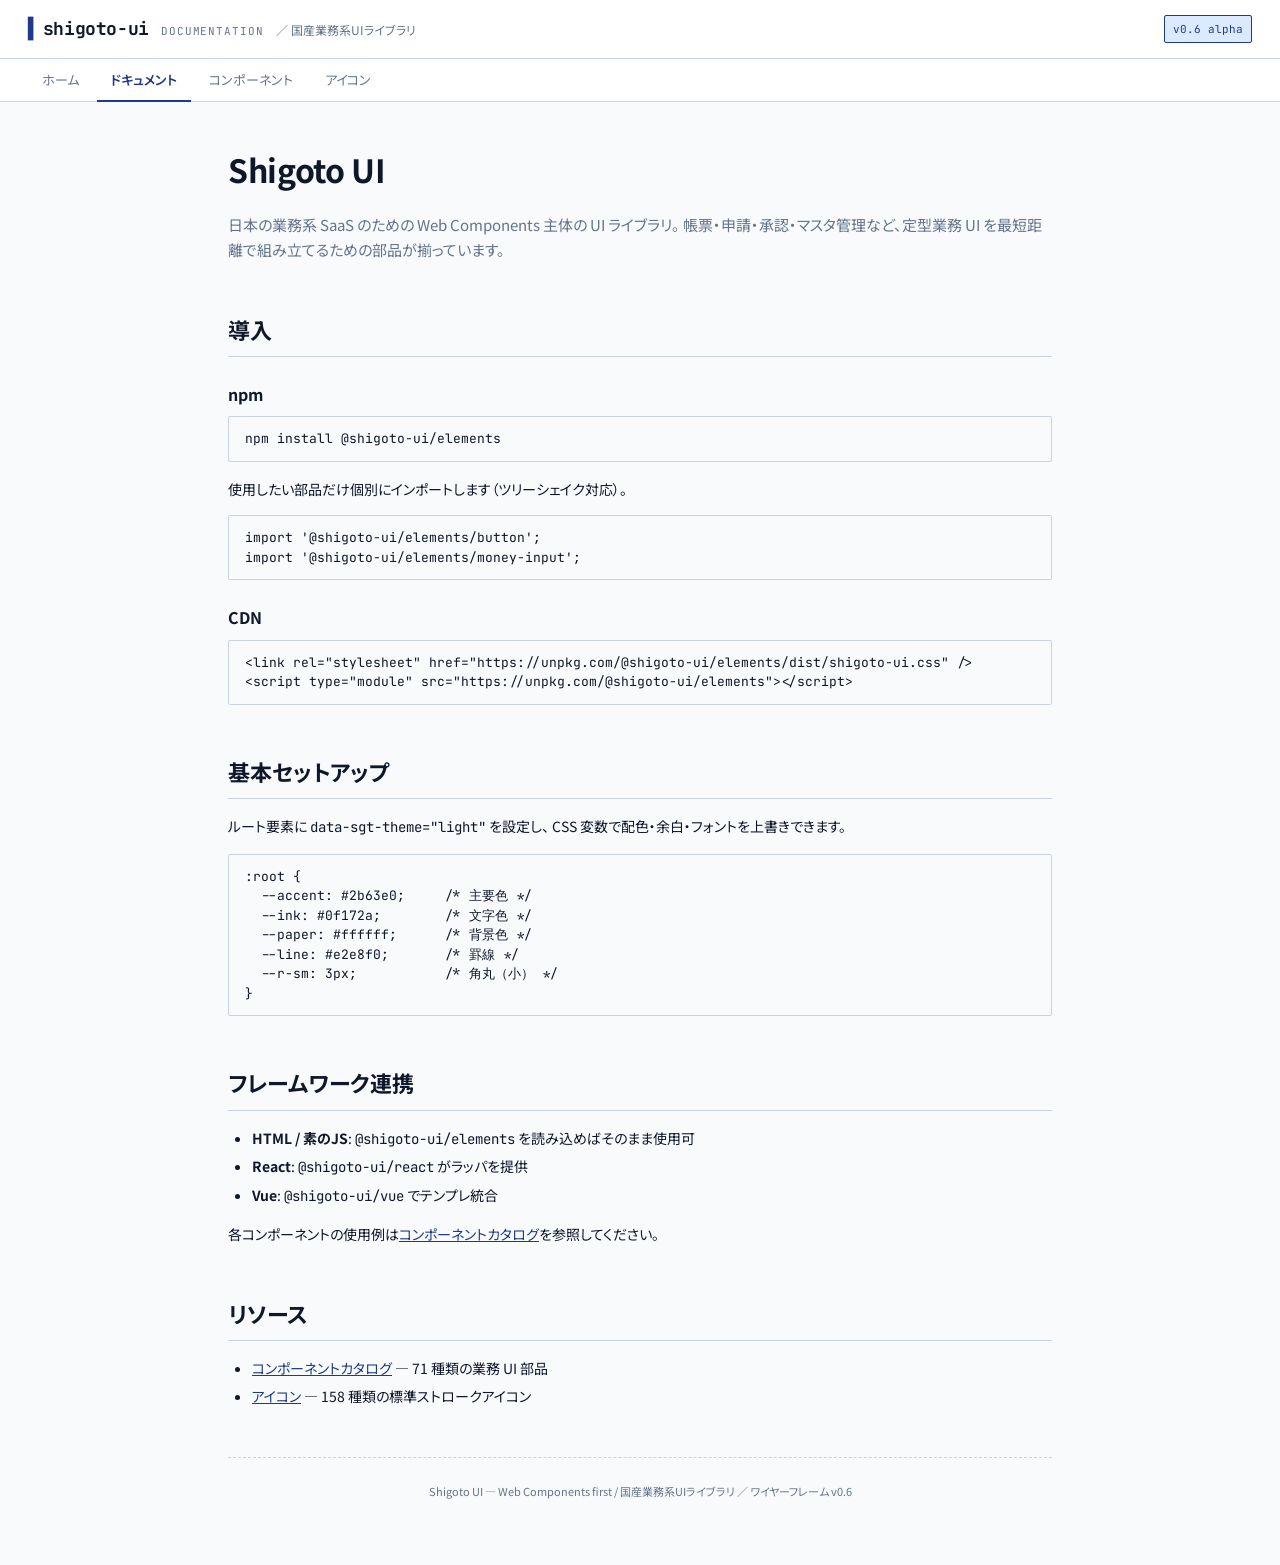
==== commit d5389770: "usage 表示崩れ修正・パンくず無効化・カレンダー等を実動作化＋アイコン158個へ拡張 - usage の例コードが上にズレる問題を修正：.usage__pane に margin: 0 を   追" ====
--- a/docs.html
+++ b/docs.html
@@ -7,7 +7,7 @@
 <link rel="preconnect" href="https://fonts.googleapis.com" />
 <link rel="preconnect" href="https://fonts.gstatic.com" crossorigin />
 <link href="https://fonts.googleapis.com/css2?family=Noto+Sans+JP:wght@400;500;600;700&family=JetBrains+Mono:wght@400;500;600&display=swap" rel="stylesheet" />
-<link rel="stylesheet" href="styles.css?v=10" />
+<link rel="stylesheet" href="styles.css?v=12" />
 </head>
 <body>
 
@@ -25,7 +25,7 @@
     <a href="index.html" class="app-nav__link">ホーム</a>
     <a href="docs.html" class="app-nav__link app-nav__link--active">ドキュメント</a>
     <a href="Shigoto UI Catalog.html#components" class="app-nav__link">コンポーネント</a>
-    <a href="Shigoto UI Catalog.html#icons" class="app-nav__link">アイコン</a>
+    <a href="icons.html" class="app-nav__link">アイコン</a>
   </nav>
 </header>
 
@@ -80,7 +80,7 @@
     <h2 class="docs__h2">リソース</h2>
     <ul class="docs__list">
       <li><a href="Shigoto UI Catalog.html#components">コンポーネントカタログ</a> — 71 種類の業務 UI 部品</li>
-      <li><a href="Shigoto UI Catalog.html#icons">アイコン</a> — 16 種類の標準ストロークアイコン</li>
+      <li><a href="icons.html">アイコン</a> — 158 種類の標準ストロークアイコン</li>
     </ul>
   </section>
 
--- a/styles.css
+++ b/styles.css
@@ -635,7 +635,7 @@
   border-radius: 0 0 var(--r-sm) var(--r-sm); background: #0b1220;
 }
 .usage__pane {
-  display: none; padding: 14px 16px;
+  display: none; margin: 0; padding: 14px 16px;
   font-family: var(--mono); font-size: 11.5px; line-height: 1.7;
   color: #d1d9e6; white-space: pre; overflow-x: auto;
 }
@@ -3393,3 +3393,121 @@
   .lp-feature { padding: 22px 18px; }
   .lp-code { font-size: 11.5px; padding: 14px 16px; }
 }
+
+/* ================================================================
+   Icons page (icons.html)
+   ================================================================ */
+.icons-page {
+  max-width: 1180px;
+  margin: 0 auto;
+  padding: 40px 28px 96px;
+}
+.icons-page__head {
+  margin-bottom: 32px;
+  border-bottom: 1px dashed var(--line);
+  padding-bottom: 24px;
+}
+.icons-page__title {
+  font-size: 28px;
+  font-weight: 700;
+  margin: 0 0 8px;
+  letter-spacing: -0.01em;
+}
+.icons-page__lede {
+  color: var(--muted);
+  font-size: 13px;
+  line-height: 1.85;
+  margin: 0 0 20px;
+  max-width: 720px;
+}
+.icons-page__lede code {
+  font-family: var(--mono);
+  font-size: 12px;
+  background: var(--bg-2);
+  padding: 1px 6px;
+  border-radius: var(--r-sm);
+  color: var(--ink);
+}
+.icons-page__toolbar {
+  display: flex; gap: 12px; flex-wrap: wrap;
+  align-items: center;
+}
+.icons-page__toolbar .search {
+  flex: 1; min-width: 280px; max-width: 480px;
+}
+
+/* When the icons grid is rendered as labeled groups, the host element holds
+   the section list rather than the icon cards directly. */
+.icon-grid--grouped {
+  display: block;
+}
+.icon-group {
+  margin-bottom: 36px;
+}
+.icon-group:last-child { margin-bottom: 0; }
+.icon-group__head {
+  display: flex; align-items: baseline; gap: 12px;
+  padding: 10px 0;
+  border-bottom: 1px solid var(--line-2);
+  margin-bottom: 14px;
+}
+.icon-group__title {
+  font-size: 13px;
+  font-weight: 600;
+  margin: 0;
+  letter-spacing: 0.02em;
+  color: var(--ink);
+}
+.icon-group__count {
+  font-family: var(--mono);
+  font-size: 11px;
+  color: var(--muted);
+  letter-spacing: 0.04em;
+}
+.icon-group .icon-grid {
+  display: grid;
+  grid-template-columns: repeat(auto-fill, minmax(120px, 1fr));
+  gap: 8px;
+}
+
+@media (max-width: 768px) {
+  .icons-page { padding: 24px 16px 64px; }
+  .icons-page__title { font-size: 22px; }
+  .icons-page__toolbar .search { min-width: 0; max-width: none; width: 100%; }
+  .icon-group .icon-grid { grid-template-columns: repeat(auto-fill, minmax(96px, 1fr)); }
+  .icon-card { padding: 12px 6px; }
+}
+@media (max-width: 480px) {
+  .icons-page { padding: 16px 12px 48px; }
+  .icon-group .icon-grid { grid-template-columns: repeat(auto-fill, minmax(80px, 1fr)); gap: 6px; }
+  .icon-card { padding: 10px 4px; gap: 6px; }
+  .icon-card__name { font-size: 10px; }
+}
+
+/* ================================================================
+   Interaction-state helpers used by build.js binders
+   ================================================================ */
+/* Calendar nudge (前月 / 翌月 click). */
+@keyframes sgt-cal-nudge {
+  0% { transform: translateX(0); }
+  50% { transform: translateX(-3px); }
+  100% { transform: translateX(0); }
+}
+.cal--nudge .cal__grid { animation: sgt-cal-nudge 0.18s ease; }
+.cal__d { transition: background-color 0.12s ease, color 0.12s ease; }
+.cal__d:hover:not(.cal__d--out):not(.cal__d--biz-off) {
+  background: var(--accent-softer);
+}
+
+/* Permission matrix locked-cell flash (inherited cell). */
+.matrix tbody td { transition: background-color 0.18s ease; }
+.matrix__cell--locked { background: var(--warn-soft) !important; }
+
+/* Sort header descending arrow visual is supplied inline by JS, but make
+   sure desc still keeps the active accent color. */
+.th-sort--desc { color: var(--accent); }
+
+/* Make breadcrumb anchors in card demos look interactive but feel stable —
+   they no longer navigate. */
+article.card .bc a,
+article.card .bc__more { cursor: default; }
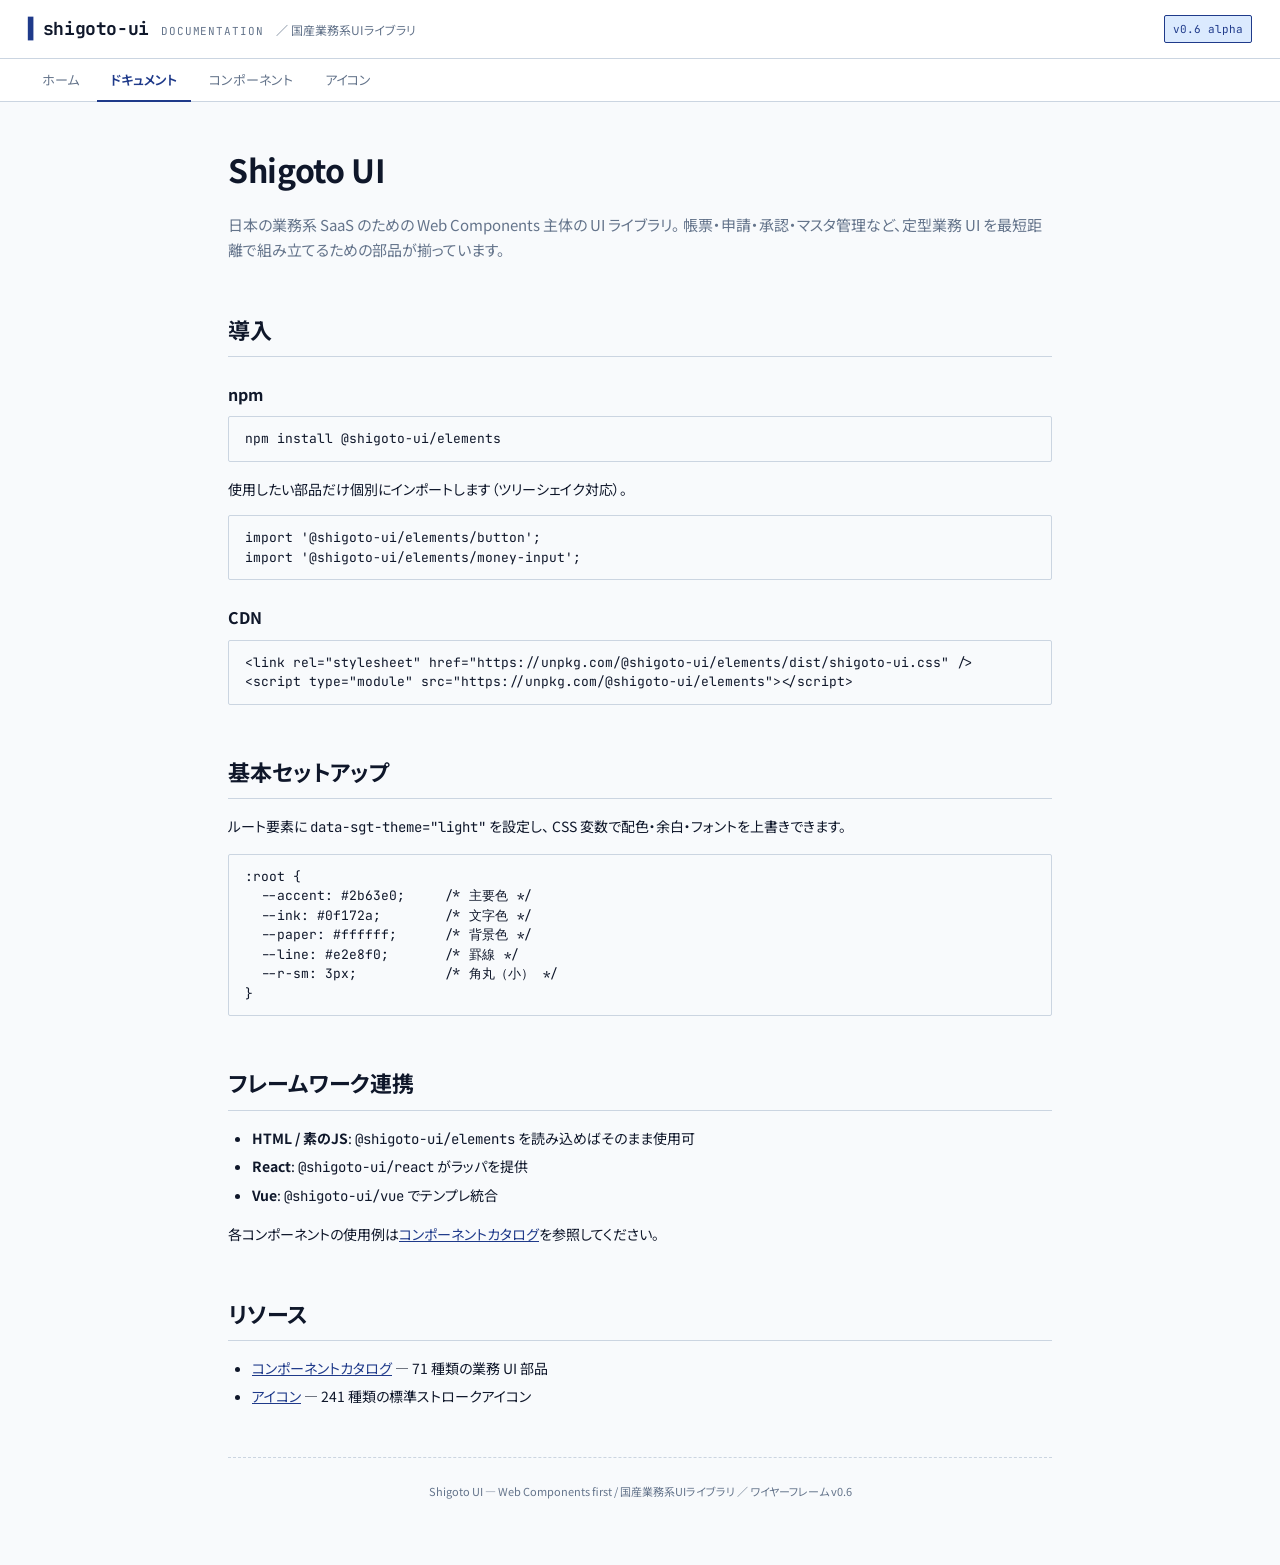
==== commit 478adfbb: "アイコンを 241 個に拡張（業務UI厳選・カテゴリ31） - 158 → 241（+83）。業務UIで実際に出番の多いものを優先し、   類似バリエーションは入れず「迷わないこと」を優先 - 追加カ" ====
--- a/docs.html
+++ b/docs.html
@@ -7,7 +7,7 @@
 <link rel="preconnect" href="https://fonts.googleapis.com" />
 <link rel="preconnect" href="https://fonts.gstatic.com" crossorigin />
 <link href="https://fonts.googleapis.com/css2?family=Noto+Sans+JP:wght@400;500;600;700&family=JetBrains+Mono:wght@400;500;600&display=swap" rel="stylesheet" />
-<link rel="stylesheet" href="styles.css?v=12" />
+<link rel="stylesheet" href="styles.css?v=13" />
 </head>
 <body>
 
@@ -80,7 +80,7 @@
     <h2 class="docs__h2">リソース</h2>
     <ul class="docs__list">
       <li><a href="Shigoto UI Catalog.html#components">コンポーネントカタログ</a> — 71 種類の業務 UI 部品</li>
-      <li><a href="icons.html">アイコン</a> — 158 種類の標準ストロークアイコン</li>
+      <li><a href="icons.html">アイコン</a> — 241 種類の標準ストロークアイコン</li>
     </ul>
   </section>
 
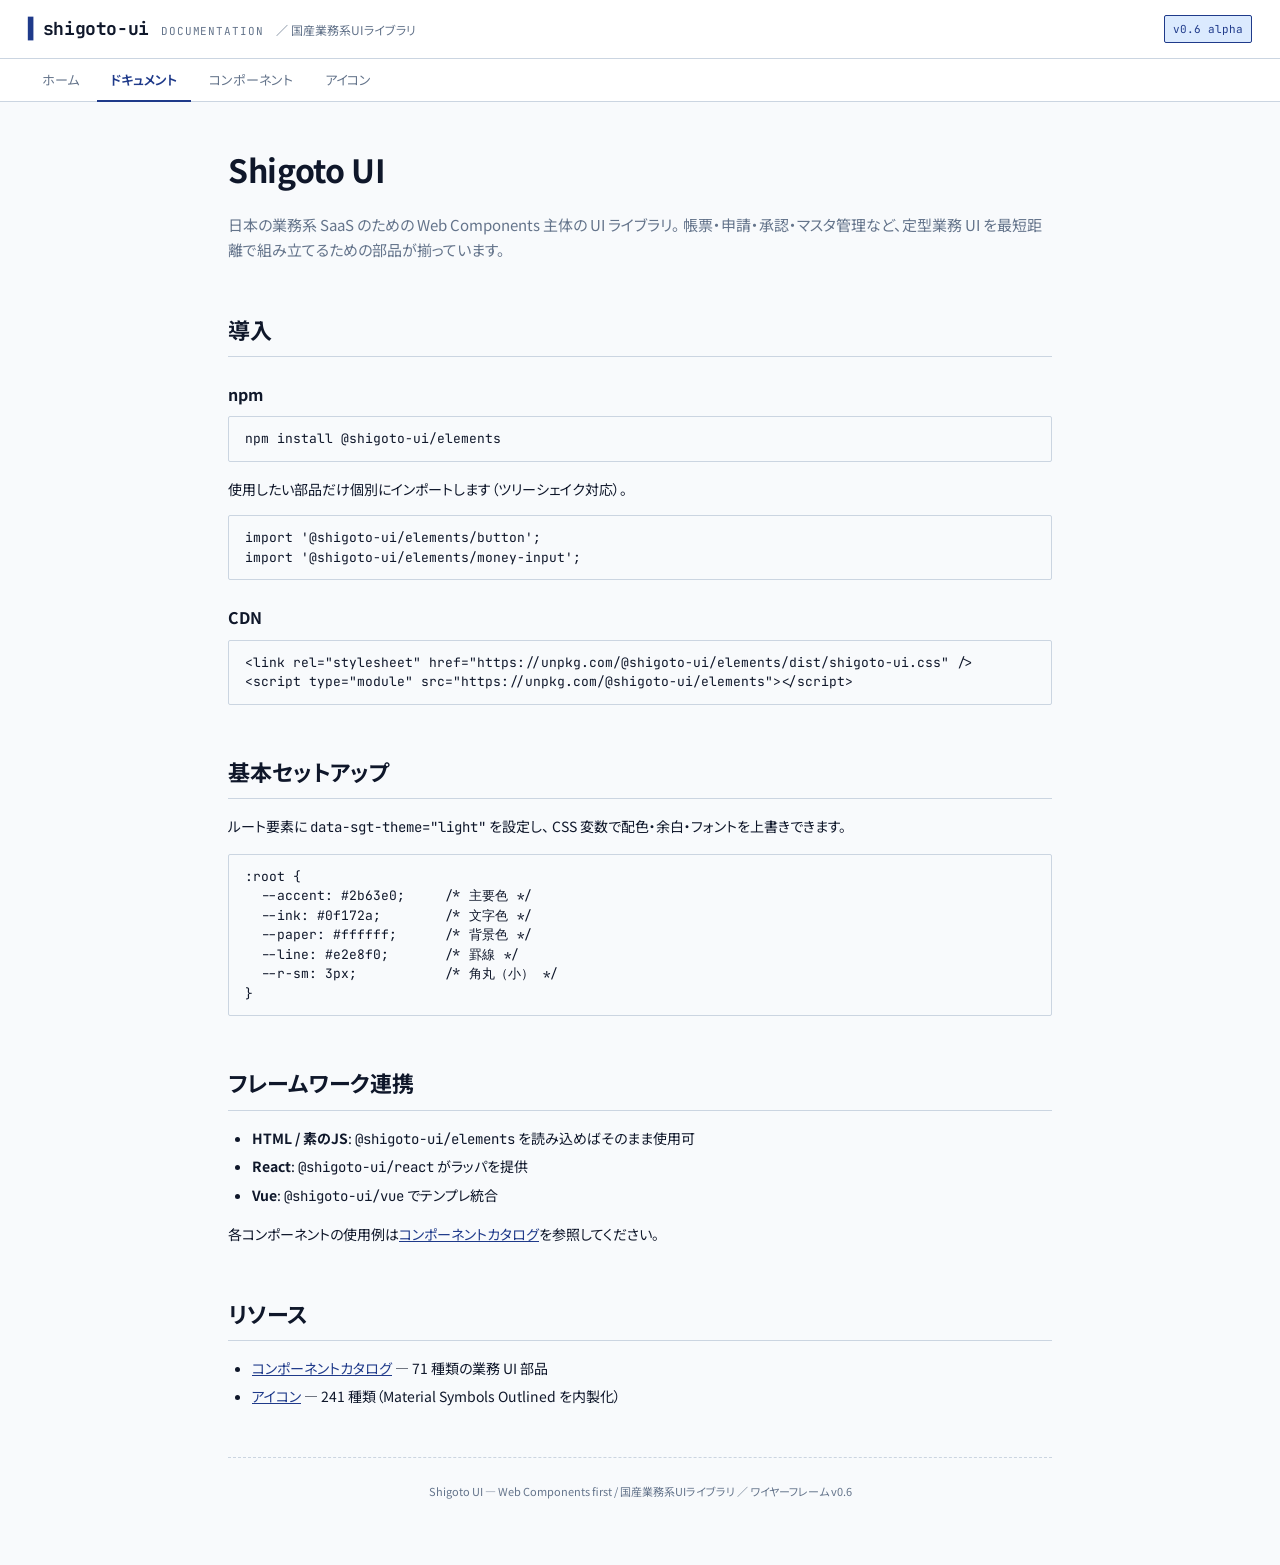
==== commit 8573c1c4: "アイコンを Google Material Symbols Outlined に全面置換（内製化） - 全 241 アイコンを手書き SVG から Google Material Symbols Ou" ====
--- a/docs.html
+++ b/docs.html
@@ -7,7 +7,7 @@
 <link rel="preconnect" href="https://fonts.googleapis.com" />
 <link rel="preconnect" href="https://fonts.gstatic.com" crossorigin />
 <link href="https://fonts.googleapis.com/css2?family=Noto+Sans+JP:wght@400;500;600;700&family=JetBrains+Mono:wght@400;500;600&display=swap" rel="stylesheet" />
-<link rel="stylesheet" href="styles.css?v=13" />
+<link rel="stylesheet" href="styles.css?v=16" />
 </head>
 <body>
 
@@ -80,7 +80,7 @@
     <h2 class="docs__h2">リソース</h2>
     <ul class="docs__list">
       <li><a href="Shigoto UI Catalog.html#components">コンポーネントカタログ</a> — 71 種類の業務 UI 部品</li>
-      <li><a href="icons.html">アイコン</a> — 241 種類の標準ストロークアイコン</li>
+      <li><a href="icons.html">アイコン</a> — 241 種類（Material Symbols Outlined を内製化）</li>
     </ul>
   </section>
 
--- a/styles.css
+++ b/styles.css
@@ -71,6 +71,10 @@
 }
 
 /* ---------- Layout ---------- */
+/* Sticky header height: .app-header__inner (~60px) + .app-nav (~40px). The
+ * sidenav and any other sticky element below the header reference this. */
+:root { --header-h: 100px; }
+
 .shell {
   max-width: 1480px;
   margin: 0 auto;
@@ -78,8 +82,8 @@
   grid-template-columns: 252px 1fr;
 }
 .sidenav {
-  position: sticky; top: 61px; align-self: start;
-  height: calc(100vh - 61px);
+  position: sticky; top: var(--header-h); align-self: start;
+  height: calc(100vh - var(--header-h));
   overflow-y: auto;
   padding: 24px 16px 80px 28px;
   border-right: 1px dashed var(--line);
